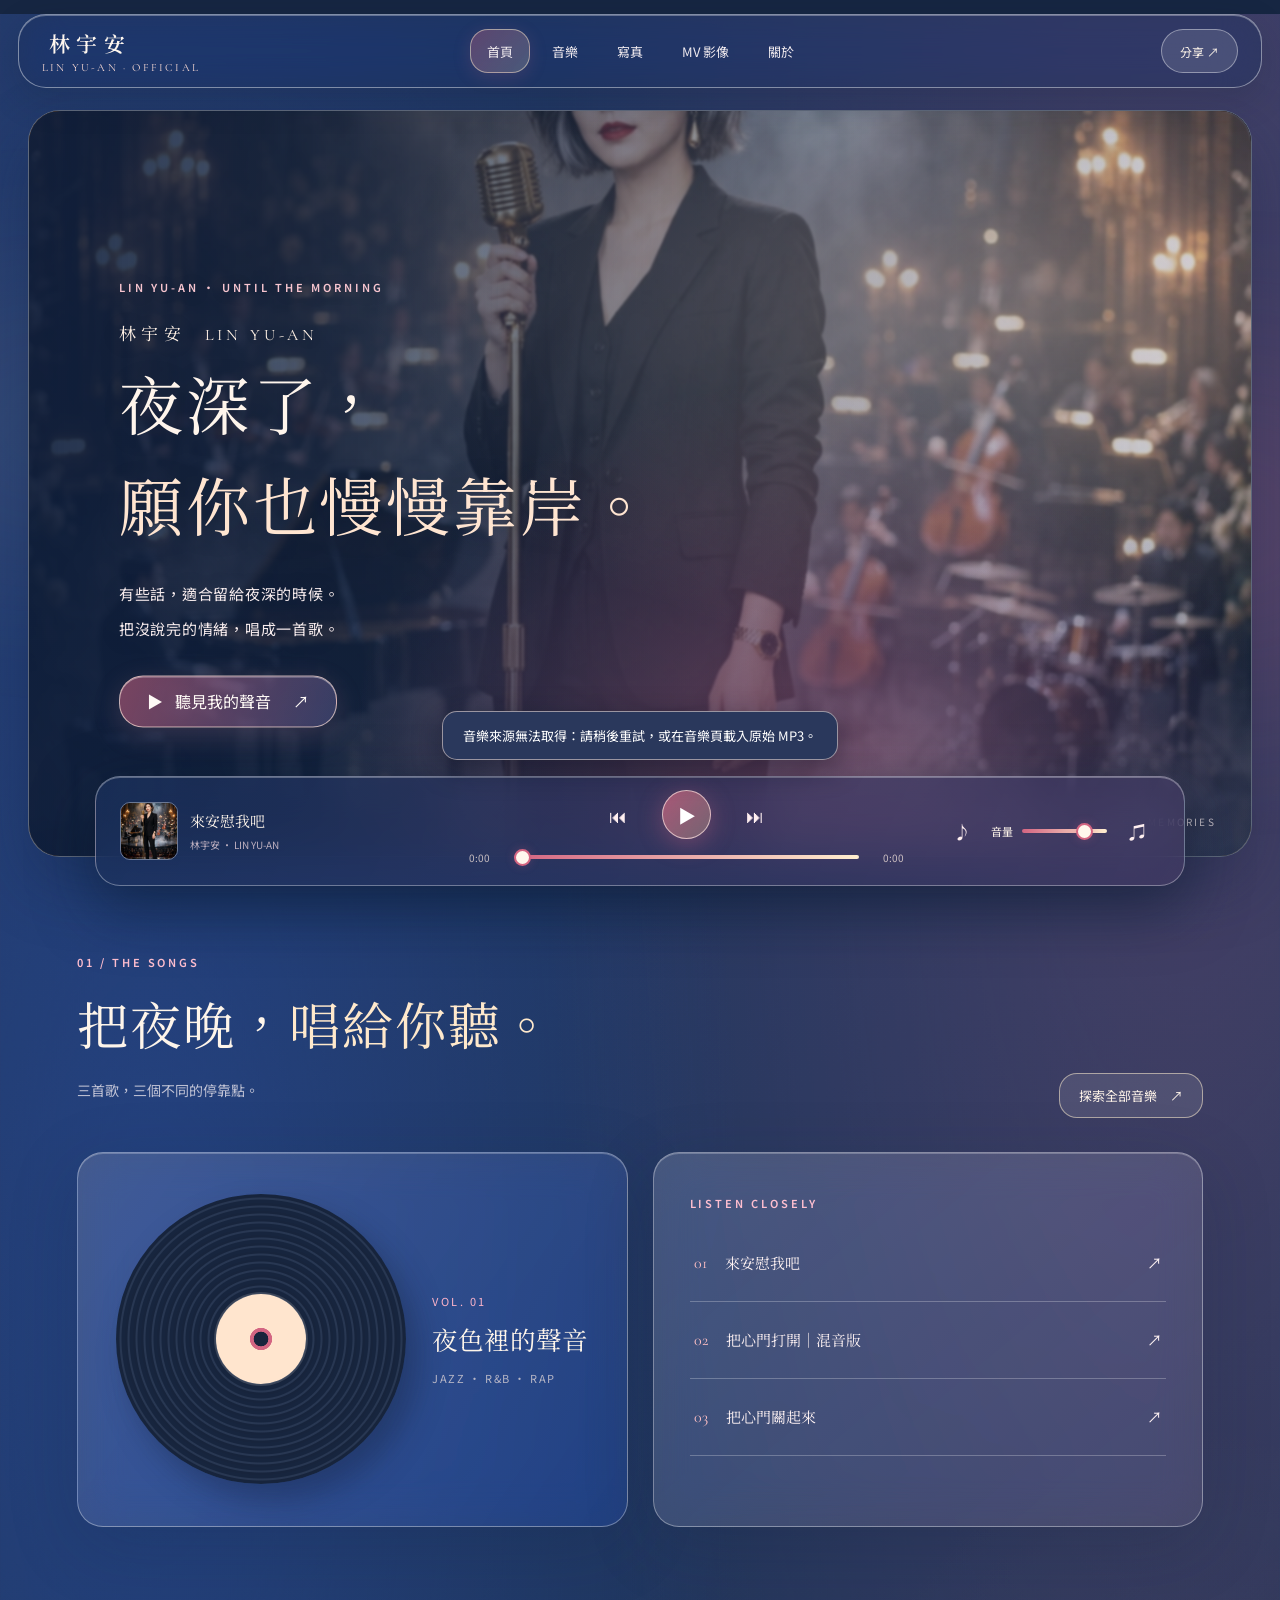
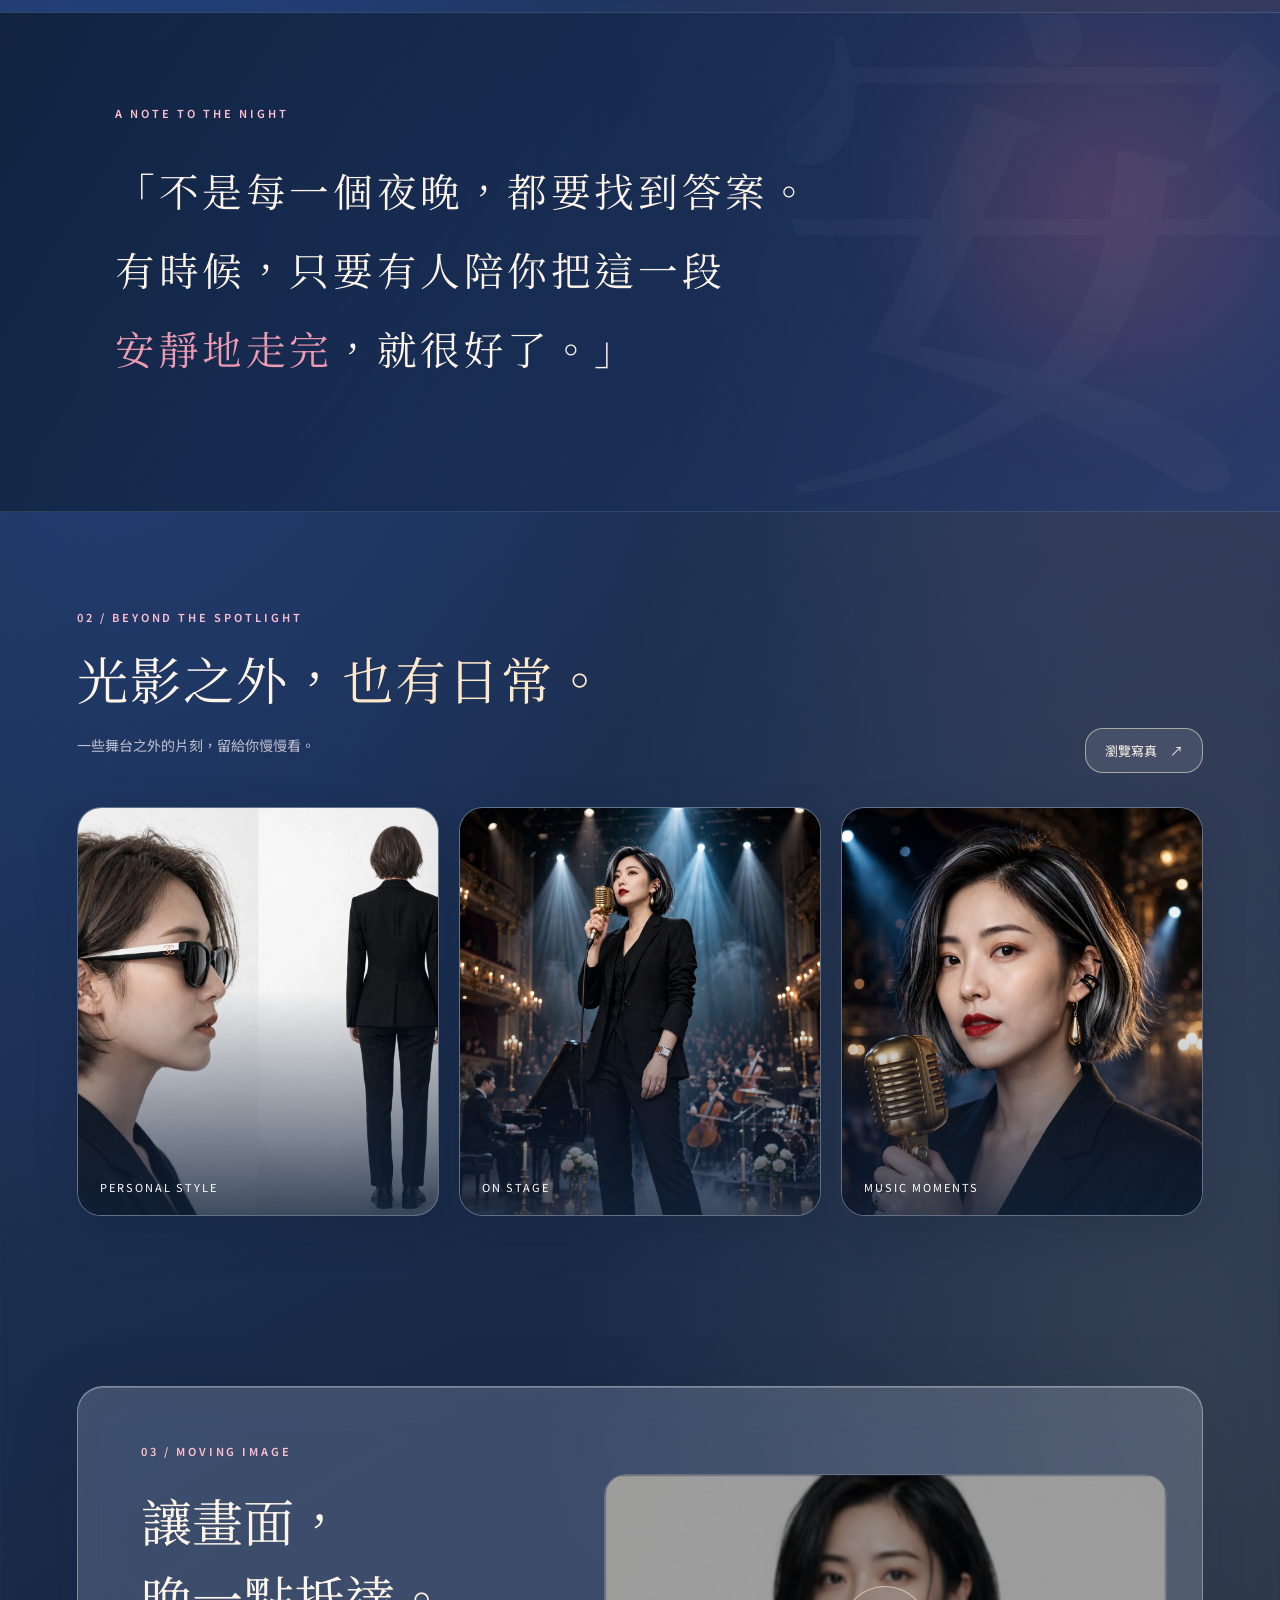
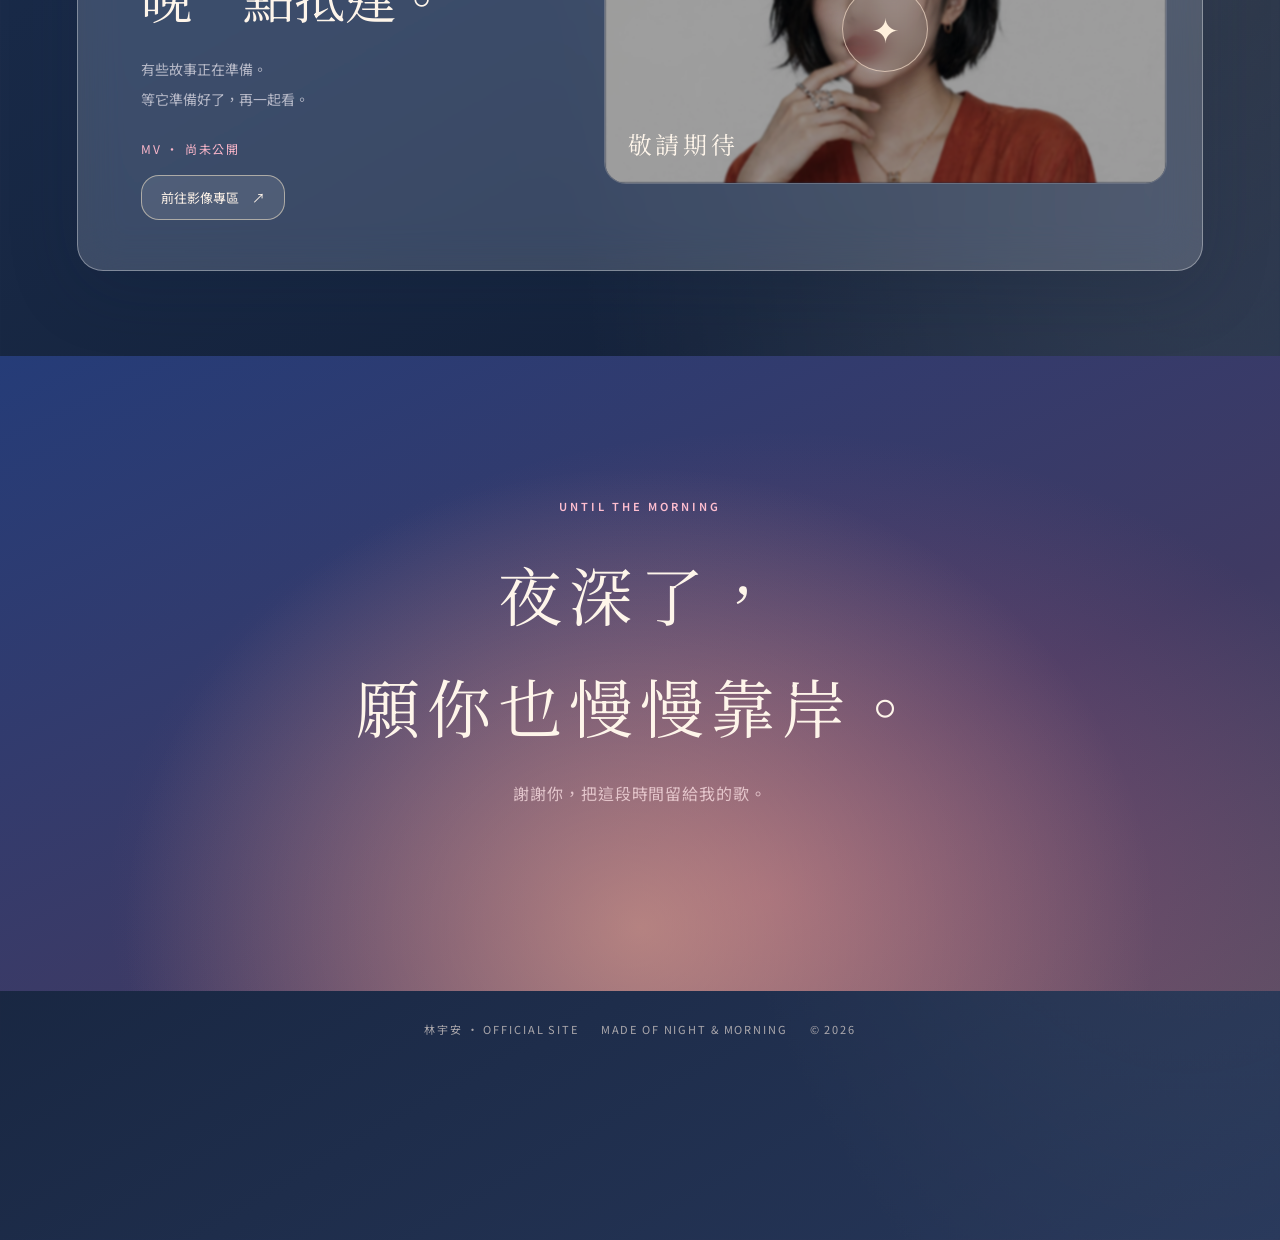
==== 林宇安網站/index.html @ 5f95a626 "林宇安 V2.1.1 更新 PWA 離線快取與播放器資源版本" ====
<!doctype html>
<html lang="zh-Hant-TW">
<head>
<meta charset="utf-8">
<meta name="viewport" content="width=device-width,initial-scale=1,viewport-fit=cover">
<meta name="theme-color" content="#253C78">
<meta name="description" content="林宇安官方音樂網站｜晨霧微光・電影敘事・柔霧玻璃。聽見三首原創音樂，收藏舞台與生活裡的光。">
<meta property="og:title" content="林宇安｜夜深了，願你也慢慢靠岸">
<meta property="og:description" content="有些話，適合留給夜深的時候。把沒說完的情緒，唱成一首歌。">
<meta property="og:image" content="https://lin-yu-an-music.vercel.app/影像/封面舞台.webp">
<meta name="apple-mobile-web-app-capable" content="yes">
<meta name="apple-mobile-web-app-title" content="林宇安音樂">
<link rel="manifest" href="./manifest.json">
<link rel="icon" type="image/svg+xml" href="./圖示.svg">
<link rel="apple-touch-icon" sizes="192x192" href="./圖示-192.png">
<link rel="preconnect" href="https://fonts.googleapis.com">
<link rel="preconnect" href="https://fonts.gstatic.com" crossorigin>
<link href="https://fonts.googleapis.com/css2?family=Cormorant+Garamond:wght@400;500;600&family=Noto+Sans+TC:wght@300;400;500;600;700&family=Noto+Serif+TC:wght@300;400;500;600;700&display=swap" rel="stylesheet">
<link rel="preload" href="./影像/封面舞台.webp" as="image">
<link rel="stylesheet" href="./樣式.css?v=2.1.1">
<script defer src="./功能.js?v=2.1.1"></script>
<title>林宇安｜晨霧微光・官方音樂網站</title>
</head>
<body>
<a class="略過導覽" href="#主要">跳至主要內容</a>
<div class="背景光 背景光一" aria-hidden="true"></div>
<div class="背景光 背景光二" aria-hidden="true"></div>
<header class="頂部">
  <a class="品牌" data-導覽="首頁" href="#首頁" aria-label="林宇安官方音樂網站首頁"><strong>林宇安</strong><small>LIN YU-AN · OFFICIAL</small></a>
  <nav class="導覽" aria-label="網站主要導覽">
    <button type="button" data-導覽="首頁" aria-current="page" class="選中">首頁</button>
    <button type="button" data-導覽="音樂">音樂</button>
    <button type="button" data-導覽="寫真">寫真</button>
    <button type="button" data-導覽="影像">MV 影像</button>
    <button type="button" data-導覽="關於">關於</button>
  </nav>
  <button type="button" class="分享鈕" id="分享" aria-label="分享林宇安音樂網站">分享 ↗</button>
</header>

<main id="主要">
<section class="頁面 顯示" id="首頁" aria-labelledby="首頁標題">
  <div class="英雄版">
    <div class="英雄畫面">
      <img class="英雄人像" src="./影像/封面舞台.webp" alt="林宇安在舞台燈光下手持麥克風的演唱劇照" fetchpriority="high" decoding="async">
      <div class="英雄濾鏡" aria-hidden="true"></div>
      <div class="英雄文字">
        <p class="眉標">LIN YU-AN · UNTIL THE MORNING</p>
        <p class="主角簽名">林宇安 <span>LIN YU-AN</span></p>
        <h1 id="首頁標題">夜深了，<br><em>願你也慢慢靠岸。</em></h1>
        <p class="副標">有些話，適合留給夜深的時候。<br>把沒說完的情緒，唱成一首歌。</p>
        <button type="button" class="柔霧按鈕" data-導覽="音樂"><span aria-hidden="true">▶</span> 聽見我的聲音 <span aria-hidden="true">↗</span></button>
      </div>
      <div class="英雄頁碼" aria-hidden="true">01 / 05 &nbsp; ✦ &nbsp; MUSIC & MEMORIES</div>
    </div>
  </div>

  <section class="首頁曲區 區段留白">
    <div class="區段題頭">
      <div><p class="眉標">01 / THE SONGS</p><h2>把夜晚，<span>唱給你聽。</span></h2><p class="灰字">三首歌，三個不同的停靠點。</p></div>
      <button type="button" class="線框按鈕" data-導覽="音樂">探索全部音樂　↗</button>
    </div>
    <div class="兩欄曲">
      <div class="唱片卡 霧玻璃">
        <div class="唱片外觀" aria-hidden="true"><div class="唱片內圈"></div></div>
        <div class="唱片字"><span>VOL. 01</span><strong>夜色裡的聲音</strong><small>JAZZ · R&B · RAP</small></div>
      </div>
      <div class="曲目卡 霧玻璃"><p class="眉標">LISTEN CLOSELY</p><div id="首頁歌曲" class="首頁歌曲"></div></div>
    </div>
  </section>

  <section class="情緒章" aria-label="給夜晚的一段話">
    <div class="情緒巨大字" aria-hidden="true">安</div>
    <div class="情緒內容">
      <p class="眉標">A NOTE TO THE NIGHT</p>
      <blockquote>「不是每一個夜晚，都要找到答案。<br>有時候，只要有人陪你把這一段<br><strong>安靜地走完</strong>，就很好了。」</blockquote>
    </div>
  </section>

  <section class="首頁寫真 區段留白">
    <div class="區段題頭">
      <div><p class="眉標">02 / BEYOND THE SPOTLIGHT</p><h2>光影之外，<span>也有日常。</span></h2><p class="灰字">一些舞台之外的片刻，留給你慢慢看。</p></div>
      <button type="button" class="線框按鈕" data-導覽="寫真">瀏覽寫真　↗</button>
    </div>
    <div class="首頁寫真格">
      <button type="button" data-導覽="寫真" class="形象小圖"><img src="./影像/墨鏡街拍風.webp" alt="林宇安墨鏡短髮人物寫真" loading="lazy" decoding="async"><span>PERSONAL STYLE</span></button>
      <button type="button" data-導覽="寫真" class="形象小圖"><img src="./影像/舞台全身.webp" alt="林宇安全身舞台攝影" loading="lazy" decoding="async"><span>ON STAGE</span></button>
      <button type="button" data-導覽="寫真" class="形象小圖"><img src="./影像/演唱近照.webp" alt="林宇安持金色麥克風演唱" loading="lazy" decoding="async"><span>MUSIC MOMENTS</span></button>
    </div>
  </section>

  <section class="首頁MV 區段留白">
    <div class="影片宣傳 霧玻璃">
      <div class="影片敘事"><span class="眉標">03 / MOVING IMAGE</span><h2>讓畫面，<br>晚一點抵達。</h2><p>有些故事正在準備。<br>等它準備好了，再一起看。</p><span class="未公開標記">MV · 尚未公開</span><button type="button" class="線框按鈕" data-導覽="影像">前往影像專區　↗</button></div>
      <div class="影片預視"><img src="./影像/紅色造型.webp" alt="林宇安音樂影像預告人物照片" loading="lazy"><div class="未公開圓圈" aria-hidden="true">✦</div><span>敬請期待</span></div>
    </div>
  </section>
  <section class="尾聲" aria-label="結尾語"><p class="眉標">UNTIL THE MORNING</p><h2>夜深了，<br>願你也慢慢靠岸。</h2><p>謝謝你，把這段時間留給我的歌。</p></section>
</section>

<section class="頁面" id="音樂" hidden aria-labelledby="音樂標題">
<div class="內頁題頭"><p class="眉標">JI* GT AUDIO ULTRA · LIN YU-AN EDITION</p><h1 id="音樂標題">聽見每種情緒，<br><em>也聽見聲音的細節。</em></h1><p>三首原創音樂，全程固定「一鍵天籟」音效預設。</p></div>
<div class="天籟工作站 霧玻璃">
 <div class="天籟工作站頂"><div><p class="眉標">JI* GT AUDIO ULTRA</p><h2>林宇安｜發燒音訊工作站</h2><p>10 段等化 · 殘響 · 諧波 · 空間定位</p></div><div class="天籟鎖定" id="天籟模式狀態" role="status"><span>✦</span><div>一鍵天籟<small>固定音效 · 播放啟動</small></div><span>🔒</span></div></div>
 <nav class="天籟內頁籤" aria-label="音訊工作站頁籤">
  <button type="button" data-工作站="控制" class="天籟選中" aria-pressed="true"><span>◉</span>播放控制與視覺</button>
  <button type="button" data-工作站="等化" aria-pressed="false"><span>≋</span>聲學等化器</button>
  <button type="button" data-工作站="處理" aria-pressed="false"><span>✧</span>DSP 音效與清單</button>
 </nav>
 <div class="天籟內容" data-工作站內容="控制">
  <div class="天籟播放格">
   <div class="天籟唱片側"><div class="天籟唱片"><img id="天籟封面" src="./影像/封面舞台.webp" alt="正在播放的唱片封面"><span class="天籟唱盤軸" aria-hidden="true">●</span></div><h3 id="天籟歌名">來安慰我吧</h3><p>林宇安 · LIN YU-AN</p></div>
   <div class="天籟控制側">
    <div class="天籟視覺 霧玻璃"><div class="天籟視覺標頭"><span>真實音訊 RTA 頻譜</span><div class="天籟頻譜選項" role="group" aria-label="頻譜樣式"><button type="button" data-頻譜="柱狀" class="天籟選中" aria-pressed="true">柱狀</button><button type="button" data-頻譜="波形" aria-pressed="false">波形</button><button type="button" data-頻譜="圓環" aria-pressed="false">圓環</button><button type="button" data-頻譜="矩陣" aria-pressed="false">矩陣</button><button type="button" data-頻譜="光譜" aria-pressed="false">光譜</button></div></div><canvas id="頻譜畫布" width="700" height="260" role="img" aria-label="由實際播放音訊分析出的頻譜"></canvas><p class="天籟頻譜說明">頻譜取自目前真實音訊，暫停時不模擬動態。</p></div>
    <div class="天籟操作 霧玻璃"><div class="天籟時間"><span id="天籟目前時間">0:00</span><input type="range" id="天籟進度" min="0" max="1000" value="0" aria-label="播放進度"><span id="天籟總時間">0:00</span></div><div class="天籟操作下"><div class="天籟音量"><label for="天籟音量">音量</label><input id="天籟音量" type="range" min="0" max="100" value="80"></div><div class="天籟播放按鍵"><button id="天籟上一首" type="button" aria-label="上一首">⏮</button><button id="天籟播放" type="button" class="天籟主播放" aria-label="播放">▶</button><button id="天籟下一首" type="button" aria-label="下一首">⏭</button></div><button id="天籟循環" type="button" aria-pressed="false" aria-label="單曲循環">↻ 循環</button></div></div>
   </div>
  </div>
 </div>
 <div class="天籟內容" data-工作站內容="等化" hidden><div class="天籟說明列"><div><p class="眉標">TEN-BAND IIR EQUALIZER</p><h3>十段聲學等化器</h3><p>32Hz 至 16kHz，固定使用一鍵天籟參數，不開放手動修改。</p></div><span>🔒 鎖定音色</span></div><div id="天籟等化顯示" class="天籟等化顯示"></div></div>
 <div class="天籟內容" data-工作站內容="處理" hidden><div class="天籟處理格"><div><p class="眉標">DSP · HEAVENLY</p><h3>天籟音效處理鏈</h3><div class="天籟參數卡"><strong>空間定位</strong><span>+75% · 立體聲向右定位</span><small>不是實際的多聲道 3D 環繞</small></div><div class="天籟參數卡"><strong>柔和空間殘響</strong><span>開啟 · 35% 濕聲</span></div><div class="天籟參數卡"><strong>真空管諧波</strong><span>開啟 · 驅動 45</span></div><div class="天籟參數卡"><strong>峰值保護</strong><span>壓縮處理 + 輸出預留</span></div></div><div><p class="眉標">ORIGINAL MUSIC · 3 TRACKS</p><h3>林宇安原創播放清單</h3><div class="歌曲列表 天籟清單" id="歌曲列表"></div><label class="線框按鈕 本機鈕">＋ 載入本機 MP3／WAV／MP4 <input id="本機檔案" type="file" accept="audio/mpeg,audio/mp3,audio/wav,audio/x-wav,audio/mp4,video/mp4,.mp3,.wav,.m4a,.mp4" multiple hidden></label><p class="天籟清單說明">可選擇本機 MP3、WAV、M4A 或 MP4 音軌，本機音樂不會上傳伺服器，也不會成為正式曲目。</p></div></div></div>
 <div class="天籟工作站底"><span>JI* GT AUDIO ULTRA</span><span>HEAVENLY PRESET · LOCKED</span><span>LIN YU-AN ORIGINAL MUSIC</span></div>
</div>
</section>
<section class="頁面" id="寫真" hidden aria-labelledby="寫真標題">
  <div class="內頁題頭"><p class="眉標">02 / GALLERY</p><h1 id="寫真標題">把每一個片刻，<br><em>留在光裡。</em></h1><p>從舞台燈光到日常的安靜，收藏屬於林宇安的畫面。</p></div>
  <div class="寫真控制" role="group" aria-label="寫真分類">
    <button type="button" class="分類中" data-分類="全部" aria-pressed="true">全部</button>
    <button type="button" data-分類="劇照" aria-pressed="false">劇照</button>
    <button type="button" data-分類="寫真" aria-pressed="false">寫真</button>
    <button type="button" data-分類="日常" aria-pressed="false">日常</button>
  </div>
  <div class="相簿格" id="相簿格">
    <button class="相片卡 大相片" type="button" data-照片="0" data-類型="劇照"><img src="./影像/舞台全身.webp" alt="林宇安舞台全身演唱劇照" loading="lazy"><span>舞台 · THE STAGE</span></button>
    <button class="相片卡" type="button" data-照片="1" data-類型="寫真"><img src="./影像/黑色套裝.webp" alt="林宇安黑色套裝攝影" loading="lazy"><span>黑色經典 · PORTRAIT</span></button>
    <button class="相片卡" type="button" data-照片="2" data-類型="日常"><img src="./影像/墨鏡街拍風.webp" alt="林宇安短髮墨鏡造型" loading="lazy"><span>日光 · DAYLIGHT</span></button>
    <button class="相片卡" type="button" data-照片="3" data-類型="寫真"><img src="./影像/紅色造型.webp" alt="林宇安暖色造型人物寫真" loading="lazy"><span>暖色 · SOFT LIGHT</span></button>
    <button class="相片卡" type="button" data-照片="4" data-類型="寫真"><img src="./影像/質感特寫.webp" alt="林宇安臉部與髮型特寫" loading="lazy"><span>側影 · CLOSE-UP</span></button>
    <button class="相片卡" type="button" data-照片="5" data-類型="劇照"><img src="./影像/演唱近照.webp" alt="林宇安握金色麥克風演唱" loading="lazy"><span>聲音 · IN CONCERT</span></button>
    <button class="相片卡" type="button" data-照片="6" data-類型="寫真"><img src="./影像/封面舞台.webp" alt="林宇安舞台主視覺" loading="lazy"><span>微光 · THE LIGHT</span></button>
  </div>
  <div class="寫真預告 霧玻璃"><p class="眉標">LIFESTYLE SERIES · IN PROGRESS</p><h2>五個生活場景，正在準備。</h2><p>咖啡館的午後、都市街道、海邊微風、安靜書店與夜景陽台。新照片須確認人物臉型與髮型一致後才正式加入，不用其他人物充數。</p></div>
</section>

<section class="頁面" id="影像" hidden aria-labelledby="影像標題">
  <div class="內頁題頭"><p class="眉標">03 / MOVING IMAGE</p><h1 id="影像標題">讓畫面，<br><em>晚一點抵達。</em></h1><p>電影敘事與原創歌曲，在畫面裡延續音樂的溫度。</p></div>
  <div class="影片卡 霧玻璃"><div class="影片外框"><img id="預告封面" src="./影像/封面舞台.webp" alt="林宇安音樂錄影帶預告封面" loading="lazy"><video id="影片播放器" playsinline controls preload="metadata" poster="./影像/封面舞台.webp" hidden aria-label="林宇安音樂錄影帶"></video><div class="影片敬請期待" id="影片提示"><span class="未公開圓圈" aria-hidden="true">✦</span><span class="眉標">MUSIC FILM · COMING SOON</span><h2>敬請期待</h2><p>MV 尚未正式公開</p></div></div><p class="影片下註">待影片正式上架後支援 MP4／H.264、全螢幕與手機播放；播放影片時自動暫停背景歌曲。</p></div>
</section>

<section class="頁面" id="關於" hidden aria-labelledby="關於標題">
  <div class="關於版">
    <div class="關於肖像 霧玻璃"><img src="./影像/黑色套裝.webp" alt="林宇安穿著黑色套裝的人物攝影" loading="lazy"></div>
    <div class="關於文字 霧玻璃"><p class="眉標">04 / THE STORY</p><h1 id="關於標題">林宇安。</h1><div class="英文名">LIN YU-AN</div><p>她是一位以 AI 影像與原創音樂打造的虛擬女歌手。</p><p>聲音偏低沉、帶一點沙啞。Jazz、R&B 與 Rap 交會的節奏，唱出遺憾、愛與和自己重新和解的時刻。</p><p>音樂不是急著回答，而是陪你待在問題旁邊。每一首歌，都從生活的細節開始。</p><button type="button" class="柔霧按鈕" data-導覽="音樂">走進她的音樂　↗</button></div>
  </div>
</section>
</main>

<div class="照片燈箱" id="照片燈箱" role="dialog" aria-modal="true" aria-label="照片放大預覽" hidden>
  <button type="button" id="關閉燈箱" class="燈箱關閉" aria-label="關閉照片">×</button>
  <button type="button" id="照片前一張" class="燈箱左" aria-label="上一張照片">‹</button>
  <figure><img id="燈箱圖片" src="./影像/舞台全身.webp" alt=""><figcaption id="燈箱文字"></figcaption></figure>
  <button type="button" id="照片下一張" class="燈箱右" aria-label="下一張照片">›</button>
</div>

<div class="播放器 霧玻璃" id="播放器面板" aria-label="固定音樂播放器">
  <div class="現在歌曲"><img id="播放封面" src="./影像/封面舞台.webp" alt="目前播放歌曲封面"><div><strong id="播放標題">來安慰我吧</strong><small id="播放狀態">林宇安 · LIN YU-AN</small></div><button type="button" id="手機音量鈕" class="手機音量鈕" aria-expanded="false" aria-controls="手機音量面板" aria-label="開啟手機音量控制">♫</button></div>
  <div class="播放操作">
    <div class="播放鍵組">
      <button id="上一首" type="button" aria-label="上一首">⏮</button>
      <button id="播放切換" type="button" class="播放主鍵" aria-label="播放">▶</button>
      <button id="下一首" type="button" aria-label="下一首">⏭</button>
    </div>
    <div class="進度組"><span id="現在時間">0:00</span><input id="進度條" type="range" min="0" max="1000" value="0" aria-label="音樂播放進度"><span id="歌曲時間">0:00</span></div>
  </div>
  <div class="聲音控制"><button type="button" id="靜音切換" aria-label="靜音或恢復音量">♪</button><label class="音量標籤" for="音量">音量</label><input id="音量" type="range" min="0" max="100" value="80" aria-label="調整音樂音量"><button type="button" id="開啟音樂" aria-label="前往音樂頁">♫</button></div>
  <div class="手機音量" id="手機音量面板" hidden><label for="手機音量範圍">音量</label><input id="手機音量範圍" type="range" min="0" max="100" value="80" aria-label="手機音量控制"></div>
</div>
<audio id="播放器音訊" preload="metadata"></audio>
<div class="訊息" id="訊息" role="status" aria-live="polite"></div>
<footer>林宇安 · OFFICIAL SITE <span>MADE OF NIGHT & MORNING</span> © 2026</footer>
</body>
</html>
---- 林宇安網站/樣式.css ----
/* 林宇安 V2.0：晨霧微光・電影敘事・柔霧玻璃。所有視覺命名採繁體中文。 */
:root{
  --晨光藍:#2B59C3;--夜幕藍:#253C78;--玫瑰粉:#D36582;--奶油白:#FFEECF;--暖霧棕:#C9A690;
  --深海:#132542;--深夜:#142034;--霧白:#fffaf3;--霧字:#e7e8f5;
  --黑字:#1b2941;--淺字:#fef5ea;--無障礙焦點:#ffe4aa;
  --玻璃:rgba(255,255,255,.17);--玻璃線:rgba(255,255,255,.35);
  --玻璃陰影:0 18px 70px rgba(18,31,58,.18),inset 0 1px 0 rgba(255,255,255,.23);
  --襯線:'Noto Serif TC',serif;--無襯線:'Noto Sans TC',sans;
}
*{box-sizing:border-box}
html{scroll-behavior:smooth;background:#162642}
body{margin:0;min-height:100vh;overflow-x:clip;font-family:var(--無襯線);color:var(--淺字);padding:0 0 158px;
  background:
   radial-gradient(ellipse at 93% 12%,rgba(211,101,130,.22) 0,transparent 39%),
   radial-gradient(ellipse at 12% 29%,rgba(43,89,195,.32),transparent 37%),
   radial-gradient(ellipse at 93% 68%,rgba(255,238,207,.13),transparent 38%),
   linear-gradient(150deg,#233967 0%,#1f355b 40%,#15233c 76%,#27375a 100%);
}
body.禁止捲動{overflow:hidden}
button,input{font:inherit}button{cursor:pointer}button:disabled{cursor:not-allowed;opacity:.5}
a{color:inherit;text-decoration:none}button,a,input{touch-action:manipulation}
:focus-visible{outline:3px solid var(--無障礙焦點);outline-offset:4px}
[hidden]{display:none!important}
.略過導覽{position:fixed;top:-200px;left:16px;background:#fff;color:#13223d;padding:14px;z-index:200}
.略過導覽:focus{top:15px}
.背景光{position:fixed;z-index:0;pointer-events:none;filter:blur(65px);opacity:.6;transform:translateZ(0)}
.背景光一{width:40vw;height:38vw;min-width:320px;min-height:320px;top:20%;left:-17%;background:radial-gradient(circle,rgba(255,238,207,.16),transparent 68%)}
.背景光二{width:42vw;height:42vw;min-width:370px;min-height:370px;bottom:12%;right:-18%;background:radial-gradient(circle,rgba(211,101,130,.30),transparent 68%)}
.霧玻璃{background:var(--玻璃);border:1px solid var(--玻璃線);border-radius:26px;box-shadow:var(--玻璃陰影);-webkit-backdrop-filter:blur(22px) saturate(1.23);backdrop-filter:blur(22px) saturate(1.23)}
.頂部{position:sticky;z-index:50;top:14px;margin:14px auto 22px;width:min(1300px,calc(100% - 36px));min-height:74px;padding:9px 23px;display:grid;grid-template-columns:1fr auto 1fr;align-items:center;gap:16px;
 border:1px solid rgba(255,255,255,.43);border-radius:28px;box-shadow:0 12px 35px #0d1d3333,inset 0 1px #ffffff4d;
 -webkit-backdrop-filter:blur(23px) saturate(1.35);backdrop-filter:blur(23px) saturate(1.35);background:rgba(33,50,88,.45)}
.品牌{white-space:nowrap;display:flex;flex-direction:column;gap:3px;width:max-content}
.品牌 strong{font:600 21px var(--襯線);letter-spacing:.32em;padding-left:.32em;color:#fff7ef}
.品牌 small{font:400 11px 'Cormorant Garamond',serif;letter-spacing:.20em;color:#f8dad4}
.導覽{display:flex;align-items:center;justify-content:center;gap:5px;min-width:0}
.導覽 button{border:1px solid transparent;border-radius:18px;background:transparent;color:#f1ebef;font-size:13px;white-space:nowrap;min-height:44px;padding:10px 16px;transition:background .25s,transform .25s,border .25s,box-shadow .25s}
.導覽 button:hover{background:rgba(255,238,207,.14);transform:translateY(-1px)}
.導覽 button.選中{background:linear-gradient(130deg,rgba(211,101,130,.35),rgba(255,238,207,.20));border-color:rgba(255,238,207,.5);box-shadow:0 4px 18px rgba(211,101,130,.17)}
.分享鈕{justify-self:end;border:1px solid rgba(255,255,255,.4);border-radius:22px;background:rgba(255,255,255,.12);color:var(--淺字);min-height:44px;padding:8px 18px;font-size:12px}
.分享鈕:hover{background:#ffffff38}
.頁面{position:relative;z-index:1;width:100%;max-width:1600px;margin:0 auto}
.頁面[hidden]{display:none!important}
.眉標{font-size:11px;letter-spacing:.27em;color:#ffbfd0;font-weight:600;line-height:1.8}
.灰字{color:#ebe6edc9}
.區段留白{margin:0 auto;padding:85px clamp(18px,6vw,96px)}
.區段題頭{display:flex;align-items:end;justify-content:space-between;gap:20px;margin:0 0 34px}
.區段題頭 h2{font:400 clamp(31px,4vw,57px)/1.55 var(--襯線);letter-spacing:.04em;margin:8px 0 12px}
.區段題頭 h2 span{color:#ffe9cc}.區段題頭 .灰字{font-size:14px;line-height:1.9}
.線框按鈕{display:inline-flex;align-items:center;justify-content:center;gap:9px;background:rgba(255,255,255,.10);border:1px solid rgba(255,238,207,.54);border-radius:18px;color:#fff4e9;padding:11px 19px;min-height:45px;font-size:13px;white-space:nowrap;transition:background .2s,transform .2s,box-shadow .2s}
.線框按鈕:hover{background:#ffeecf36;transform:translateY(-2px);box-shadow:0 8px 30px #08142a26}
.柔霧按鈕{min-height:48px;border-radius:24px;border:1px solid #ffe2d8b3;color:#fffaf6;background:linear-gradient(110deg,rgba(211,101,130,.54),rgba(120,115,178,.36));padding:13px 27px;box-shadow:0 8px 28px #f7a6b62b,inset 0 1px #ffffff66;transition:transform .2s,background .2s,box-shadow .2s}
.柔霧按鈕:hover{transform:translateY(-2px);box-shadow:0 10px 38px #f7a6b650}
.柔霧按鈕 span:first-child{margin-right:8px}.柔霧按鈕 span:last-child{margin-left:18px}
.英雄版{padding:0 clamp(13px,2.2vw,34px)}
.英雄畫面{position:relative;min-height:clamp(620px,83svh,860px);border:1px solid rgba(255,255,255,.27);border-radius:32px;overflow:hidden;background:#24314a;isolation:isolate;box-shadow:0 28px 65px #10213d4f}
.英雄人像{position:absolute;inset:0;width:100%;height:100%;object-fit:cover;object-position:center 40%;filter:saturate(.78) contrast(.92)}
.英雄濾鏡{position:absolute;inset:0;z-index:1;
 background:
  radial-gradient(ellipse at 84% 26%,rgba(255,221,197,.33),transparent 47%),
  radial-gradient(ellipse at 64% 89%,rgba(211,101,130,.4),transparent 42%),
  linear-gradient(90deg,rgba(15,31,61,.92),rgba(24,41,73,.57) 47%,rgba(37,60,120,.22) 100%),
  linear-gradient(0deg,#11233cb3,transparent 48%);
 -webkit-backdrop-filter:blur(1.1px);backdrop-filter:blur(1.1px)}
.英雄文字{position:absolute;z-index:2;left:clamp(25px,7vw,110px);top:50%;transform:translateY(-47%);width:min(670px,calc(100% - 50px));text-shadow:0 2px 26px #111c3438}
.英雄文字 .眉標{color:#f7c5cf}
.主角簽名{font:400 17px var(--襯線);color:#fff1e5;letter-spacing:.32em;margin:23px 0 7px}
.主角簽名 span{font:16px 'Cormorant Garamond',serif;letter-spacing:.24em;display:inline-block;margin-left:9px}
.英雄文字 h1{font:400 clamp(43px,5.0vw,78px)/1.57 var(--襯線);letter-spacing:.045em;color:#fff5ec;margin:7px 0 24px}
.英雄文字 h1 em,.內頁題頭 h1 em{font-style:normal;color:#ffe5d1}
.英雄文字 .副標{color:#f7eced;line-height:2.3;font-size:15px;letter-spacing:.05em;margin-bottom:29px}
.英雄頁碼{position:absolute;z-index:2;right:35px;bottom:27px;color:#f5e9e9bc;letter-spacing:.22em;font-size:10px}
.兩欄曲{display:grid;grid-template-columns:1fr 1fr;gap:25px}
.唱片卡{min-height:375px;display:flex;align-items:center;justify-content:space-around;gap:20px;overflow:hidden;padding:35px;background:linear-gradient(125deg,#ffe6cf29,#2b59c342)}
.唱片外觀{flex:none;width:min(290px,38vw);height:min(290px,38vw);border-radius:100%;display:grid;place-items:center;box-shadow:12px 16px 30px #101b3059;background:repeating-radial-gradient(circle,#17253e 0 3px,#283752 4px 5px,#17243c 6px 8px)}
.唱片內圈{width:31%;height:31%;border-radius:100%;background:radial-gradient(circle,#19243c 0 11%,#d36582 12% 17%,#ffe5ce 18% 77%,#253c78 78% 100%);box-shadow:0 0 0 2px #ffffff24}
.唱片字{display:flex;flex-direction:column;gap:10px;min-width:120px}.唱片字 span{letter-spacing:.23em;font-size:11px;color:#ffb5ca}.唱片字 strong{font:400 clamp(19px,2vw,31px)/1.6 var(--襯線)}.唱片字 small{font-size:11px;letter-spacing:.14em;color:#f4e6e0b3}
.曲目卡{padding:30px 36px;background:linear-gradient(140deg,rgba(255,255,255,.16),rgba(253,212,207,.09))}
.首頁歌曲 button{display:flex;align-items:center;gap:18px;width:100%;color:#fff3f4;background:transparent;border:0;border-bottom:1px solid #ffffff40;text-align:left;min-height:77px;padding:16px 4px;font:15px var(--襯線);transition:padding .2s,background .2s}
.首頁歌曲 button:hover{padding-left:14px;background:#ffffff15}.首頁歌曲 button span:first-child{font:16px 'Cormorant Garamond';color:#ffc0c4}.首頁歌曲 button span:last-child{margin-left:auto;font:15px var(--無襯線)}
.情緒章{min-height:500px;padding:80px clamp(32px,9vw,150px);position:relative;overflow:hidden;isolation:isolate;background:linear-gradient(125deg,rgba(12,29,51,.8),rgba(37,60,120,.55));border-block:1px solid #ffffff21}
.情緒章:before{content:'';z-index:-1;position:absolute;width:540px;height:500px;right:-100px;top:-60px;background:radial-gradient(circle,rgba(211,101,130,.26),transparent 65%);filter:blur(35px)}
.情緒巨大字{position:absolute;right:-40px;top:-210px;font:500 560px var(--襯線);color:#ffffff06;pointer-events:none}
.情緒內容{max-width:980px;position:relative}.情緒內容 blockquote{font:400 clamp(25px,3.1vw,48px)/2.0 var(--襯線);margin:26px 0 0;letter-spacing:.09em}
.情緒內容 blockquote strong{color:#ee9ab2;font-weight:400}
.首頁寫真格{display:grid;grid-template-columns:repeat(3,minmax(0,1fr));gap:20px}
.形象小圖{height:clamp(230px,32vw,440px);position:relative;overflow:hidden;padding:0;border:1px solid #ffffff4d;border-radius:24px;background:#1e3455;box-shadow:0 16px 45px #10182b30}
.形象小圖 img{height:100%;width:100%;object-fit:cover;object-position:top;filter:saturate(.82);transition:transform .65s}.形象小圖:hover img{transform:scale(1.045)}
.形象小圖:after{content:'';position:absolute;inset:45% 0 0;background:linear-gradient(0deg,#12223bc9,transparent)}
.形象小圖>span{position:absolute;left:22px;bottom:20px;z-index:1;color:white;letter-spacing:.18em;font-size:11px}
.影片宣傳{display:grid;grid-template-columns:.9fr 1.1fr;gap:30px;min-height:400px;padding:35px;align-items:center}
.影片敘事{padding:15px 28px}.影片敘事 h2{font:400 clamp(31px,4vw,53px)/1.5 var(--襯線);margin:20px 0}
.影片敘事 p{line-height:2.1;color:#e9e6eeb5;font-size:14px}.影片敘事 .線框按鈕{margin-top:18px}
.未公開標記{display:block;font-size:12px;letter-spacing:.15em;color:#fbb7ca;margin-top:26px}
.影片預視{min-height:310px;position:relative;border:1px solid #ffffff55;border-radius:22px;overflow:hidden;background:#1d2942}
.影片預視 img{position:absolute;inset:0;width:100%;height:100%;object-fit:cover;object-position:top;filter:blur(1px) saturate(.75) brightness(.62)}
.影片預視>span{position:absolute;bottom:22px;left:23px;letter-spacing:.15em;font:24px var(--襯線)}
.未公開圓圈{position:absolute;left:50%;top:50%;transform:translate(-50%,-50%);display:grid;place-items:center;width:86px;height:86px;border-radius:100%;border:1px solid #ffe7d3a1;background:#ffffff15;box-shadow:0 0 32px #f9d6d141;color:#fff0dc;font-size:34px;-webkit-backdrop-filter:blur(13px);backdrop-filter:blur(13px)}
.尾聲{position:relative;text-align:center;padding:130px 20px 170px;min-height:480px;overflow:hidden;background:radial-gradient(ellipse at 50% 90%,rgba(255,192,151,.48),transparent 57%),radial-gradient(ellipse at 60% 85%,rgba(211,101,130,.4),transparent 61%),linear-gradient(155deg,#253c78,#3f3a63 65%,#574c63)}
.尾聲 h2{font:400 clamp(36px,5vw,74px)/1.75 var(--襯線);letter-spacing:.11em;margin:20px 0}
.尾聲>p:last-child{color:#f9dee1c7;letter-spacing:.06em}
.內頁題頭{padding:clamp(48px,7vw,105px) clamp(20px,7vw,110px) 44px}
.內頁題頭 h1{font:400 clamp(42px,5vw,72px)/1.5 var(--襯線);letter-spacing:.07em;margin:14px 0}
.內頁題頭>p:last-child{color:#f0e8edce;line-height:2.2;font-size:15px}
.音樂版{display:grid;grid-template-columns:minmax(250px,.84fr) minmax(430px,1.3fr);gap:28px;padding:0 clamp(20px,6vw,90px)}
.專輯視覺{position:relative;overflow:hidden;min-height:460px}
.專輯視覺 img{position:absolute;inset:0;width:100%;height:100%;object-fit:cover;object-position:center 25%}
.專輯視覺:after{content:'';position:absolute;inset:35% 0 0;background:linear-gradient(0deg,#101c3eac,transparent)}
.專輯視覺>span{position:absolute;bottom:25px;left:25px;z-index:1;letter-spacing:.17em;font-size:11px}
.音樂內容{padding:28px 32px;min-width:0}
.音樂列表頭{display:flex;align-items:center;justify-content:space-between;gap:12px;margin-bottom:12px}
.本機鈕{cursor:pointer;font-size:12px}
.歌曲列{display:grid;grid-template-columns:42px minmax(0,1fr) 82px 49px;align-items:center;gap:12px;min-height:93px;padding:12px 8px;border-bottom:1px solid #ffffff3d;border-radius:12px}
.歌曲列.正在聽{background:rgba(255,238,207,.12)}
.歌曲列 .序號{font:24px 'Cormorant Garamond',serif;color:#ffc9d5}
.歌曲列 strong{display:block;font:400 clamp(14px,1.45vw,19px)/1.5 var(--襯線)}
.歌曲列 small{display:block;font-size:11px;color:#f1dfe7ac;margin-top:5px}
.歌曲列 .時長{font-size:11px;color:#f1dfe7a6}
.歌曲列 button{width:45px;height:45px;border-radius:50%;border:1px solid #ffeacf99;color:#fff3e6;background:#ffffff1a;font-size:16px}
.歌曲列 button:hover{background:#d3658280}
.說明字{font-size:12px;line-height:2;color:#fff1eab0;margin:22px 0 0}
.音效面板{display:grid;grid-template-columns:minmax(230px,.65fr) minmax(0,1.5fr);gap:30px;margin:28px clamp(20px,6vw,90px) 85px;padding:28px 35px;background:linear-gradient(130deg,rgba(255,255,255,.16),rgba(43,89,195,.17))}
.音效說明 h2{font:400 27px/1.7 var(--襯線)}.音效說明 p{font-size:12px;line-height:2;color:#f4e6efb6}
#頻譜畫布{width:100%;height:104px;display:block;border-radius:14px;background:linear-gradient(0deg,#12234650,transparent)}
.等化控制{display:grid;grid-template-columns:repeat(3,minmax(0,1fr)) auto;gap:16px;align-items:end;margin-top:22px}
.等化控制 label{display:grid;grid-template-columns:1fr auto;gap:7px;font-size:12px}.等化控制 label span{color:#ffbed0}
.等化控制 input{grid-column:span 2}.等化控制 .線框按鈕{padding-inline:13px}
input[type=range]{appearance:none;-webkit-appearance:none;background:transparent;height:26px;width:100%;cursor:pointer}
input[type=range]::-webkit-slider-runnable-track{height:4px;background:linear-gradient(90deg,#d36582,#ffeecf);border-radius:7px}
input[type=range]::-moz-range-track{height:4px;background:linear-gradient(90deg,#d36582,#ffeecf);border-radius:7px}
input[type=range]::-webkit-slider-thumb{-webkit-appearance:none;appearance:none;width:17px;height:17px;border-radius:100%;background:#fff7ed;border:2px solid #d36582;margin-top:-6px;box-shadow:0 0 10px #d3658240}
input[type=range]::-moz-range-thumb{width:15px;height:15px;border-radius:100%;background:#fff7ed;border:2px solid #d36582}
.寫真控制{display:flex;justify-content:flex-start;gap:13px;flex-wrap:wrap;padding:0 clamp(20px,6vw,90px) 25px}
.寫真控制 button{min-height:44px;border:1px solid #ffffff55;border-radius:22px;padding:9px 19px;background:#ffffff12;color:#fff0ea}
.寫真控制 button.分類中{background:#d3658266;border-color:#ffecddc7}
.相簿格{padding:0 clamp(20px,6vw,90px);display:grid;grid-template-columns:repeat(3,minmax(0,1fr));gap:18px}
.相片卡{position:relative;padding:0;height:400px;border:1px solid #ffffff5c;border-radius:22px;overflow:hidden;background:#253c78;box-shadow:0 12px 40px #0a1c3f3a;min-width:0}
.相片卡 img{width:100%;height:100%;object-fit:cover;object-position:top;filter:saturate(.83);transition:transform .5s}
.相片卡:hover img{transform:scale(1.045)}
.相片卡:after{content:'';position:absolute;inset:48% 0 0;background:linear-gradient(0deg,#122340cb,transparent)}
.相片卡>span{position:absolute;bottom:20px;left:20px;z-index:1;color:#fff7ef;letter-spacing:.13em;font-size:11px}
.相片卡.大相片{grid-column:span 2}.相片卡.大相片 img{object-position:center 34%}
.寫真預告{margin:30px clamp(20px,6vw,90px) 80px;padding:28px 35px}.寫真預告 h2{font:28px var(--襯線);font-weight:400}.寫真預告>p:last-child{font-size:14px;line-height:2.2;color:#f8e8e9bb}
.照片燈箱{position:fixed;inset:0;z-index:120;display:flex;align-items:center;justify-content:center;padding:45px 65px;background:#0b1728ef;-webkit-backdrop-filter:blur(25px);backdrop-filter:blur(25px)}
.照片燈箱 figure{margin:0;display:flex;flex-direction:column;align-items:center;justify-content:center;max-width:100%;max-height:100%}
.照片燈箱 img{max-width:min(1100px,100%);max-height:calc(100dvh - 155px);object-fit:contain;box-shadow:0 22px 50px #0009}
.照片燈箱 figcaption{margin-top:14px;font-size:13px;letter-spacing:.13em}
.照片燈箱 button{position:absolute;z-index:1;min-height:48px;min-width:48px;border:1px solid #ffffff66;border-radius:100%;color:#fff;background:#ffffff24;font-size:27px}
.燈箱關閉{top:25px;right:28px}.燈箱左{left:15px;top:50%;transform:translateY(-50%)}.燈箱右{right:15px;top:50%;transform:translateY(-50%)}
.影片卡{margin:0 clamp(20px,6vw,90px) 80px;padding:26px}
.影片外框{position:relative;aspect-ratio:16/9;background:#172642;border-radius:18px;overflow:hidden;border:1px solid #ffffff38}
.影片外框>img{position:absolute;inset:0;width:100%;height:100%;object-fit:cover;filter:brightness(.4) saturate(.65)}
.影片外框 video{position:absolute;inset:0;width:100%;height:100%;background:#000;z-index:5}
.影片敬請期待{position:absolute;inset:0;display:flex;align-items:center;justify-content:center;flex-direction:column;gap:11px}
.影片敬請期待 .未公開圓圈{position:static;transform:none;width:74px;height:74px;font-size:25px;margin-bottom:6px}
.影片敬請期待 h2{font:400 clamp(28px,4vw,50px)/1.4 var(--襯線);margin:6px 0}
.影片敬請期待 p{font-size:13px;color:#ffdfdce0}.影片下註{color:#fff0ebc3;font-size:13px;line-height:2}
.關於版{display:grid;grid-template-columns:minmax(280px,1fr) minmax(0,1fr);gap:30px;padding:65px clamp(20px,6vw,90px) 110px;align-items:stretch}
.關於肖像{overflow:hidden;min-height:590px}.關於肖像 img{width:100%;height:100%;object-fit:cover;object-position:top}
.關於文字{padding:clamp(28px,5vw,75px);display:flex;flex-direction:column;justify-content:center;align-items:start}
.關於文字 h1{font:400 clamp(45px,4vw,70px)/1.6 var(--襯線);margin:14px 0 0}
.英文名{font:28px 'Cormorant Garamond',serif;letter-spacing:.24em;color:#ffbed0;margin-bottom:28px}
.關於文字 p:not(.眉標){line-height:2.5;font-size:15px;color:#fff2edcf;margin:9px 0}
.關於文字 .柔霧按鈕{margin-top:30px}
.播放器{position:fixed;z-index:70;bottom:calc(14px + env(safe-area-inset-bottom));left:50%;transform:translateX(-50%);
 width:min(1090px,calc(100% - 34px));min-height:93px;display:grid;grid-template-columns:minmax(0,1fr) 1.3fr minmax(115px,.72fr);gap:15px;align-items:center;padding:13px 24px;border-radius:25px;
 background:linear-gradient(115deg,rgba(27,49,92,.74),rgba(66,57,98,.65));box-shadow:0 20px 60px #06162d88,inset 0 1px #ffffff48}
.現在歌曲{min-width:0;display:flex;align-items:center;gap:12px}.現在歌曲 img{width:58px;height:58px;border-radius:10px;border:1px solid #ffffff5c;object-fit:cover}
.現在歌曲 div{min-width:0}.現在歌曲 strong{display:block;white-space:nowrap;text-overflow:ellipsis;overflow:hidden;font:400 15px var(--襯線)}
.現在歌曲 small{display:block;margin-top:6px;white-space:nowrap;text-overflow:ellipsis;overflow:hidden;color:#f6dce3bd;font-size:10px}
.播放操作{min-width:0}.播放鍵組{display:flex;justify-content:center;align-items:center;gap:22px}
.播放鍵組 button,.聲音控制 button{min-width:44px;min-height:44px;border:0;border-radius:50%;background:transparent;color:#ffeff0;font-size:18px}
.播放鍵組 button:hover,.聲音控制 button:hover{background:#ffffff24}
.播放鍵組 .播放主鍵{width:49px;height:49px;border:1px solid #ffe2e1b8;background:linear-gradient(130deg,#d36582bb,#c9a6906b);color:#fff;box-shadow:0 5px 25px #d3658260;font-size:18px}
.進度組{display:flex;align-items:center;gap:7px;margin-top:3px}.進度組>span{min-width:36px;color:#ffede3be;font-size:10px;font-variant-numeric:tabular-nums}.進度組 span:last-child{text-align:right}
.進度組>input{flex:1;min-width:0}
.聲音控制{display:flex;align-items:center;justify-content:flex-end;gap:7px}
.聲音控制 .音量標籤{font-size:11px;white-space:nowrap}.聲音控制 input{width:85px;min-width:0}
.手機音量{display:none}
.訊息{position:fixed;z-index:130;bottom:140px;left:50%;transform:translateX(-50%);max-width:min(90vw,620px);color:#fff;background:#2a385c;border:1px solid #ffebe086;padding:13px 20px;border-radius:15px;text-align:center;font-size:13px;box-shadow:0 8px 30px #070e2170;display:none;line-height:1.65}
.訊息.顯示{display:block}
footer{position:relative;z-index:1;text-align:center;font-size:11px;letter-spacing:.17em;color:#fff0e69f;padding:30px 18px 45px}
footer span{margin-inline:18px}
@media(max-width:1050px){
 .頂部{grid-template-columns:1fr auto;gap:9px}.導覽{grid-column:1/-1;grid-row:2;justify-content:space-around;width:100%}
 .頂部{min-height:122px}.分享鈕{grid-column:2;grid-row:1}
 .英雄畫面{min-height:690px}
 .兩欄曲{grid-template-columns:1fr}.唱片卡{min-height:290px}
 .音樂版{grid-template-columns:1fr 1.2fr}
 .音效面板{grid-template-columns:1fr}.關於版{gap:15px}
 .等化控制{grid-template-columns:repeat(3,1fr)}.等化控制 .線框按鈕{grid-column:1/-1}
}
@media(max-width:767px){
 body{padding-bottom:175px}
 .頂部{top:9px;width:calc(100% - 18px);margin:9px auto 12px;padding:8px 12px;min-height:105px;border-radius:22px;gap:3px}
 .品牌 strong{font-size:18px;letter-spacing:.27em}.品牌 small{font-size:10px}
 .分享鈕{padding:6px 14px;min-height:42px}
 .導覽{gap:0;height:45px}.導覽 button{padding:8px 9px;font-size:11px;min-height:42px;border-radius:17px}
 .英雄版{padding:0 9px}
 .英雄畫面{min-height:max(620px,calc(80svh - 80px));border-radius:23px}
 .英雄人像{object-position:59% center}
 .英雄濾鏡{background:radial-gradient(ellipse at 76% 35%,rgba(255,210,201,.3),transparent 56%),linear-gradient(90deg,#14264bda,#2f427687 67%,#20386459),linear-gradient(0deg,#142c4c99,transparent 55%)}
 .英雄文字{left:25px;top:49%;width:calc(100% - 50px);transform:translateY(-45%)}
 .主角簽名{font-size:13px}.主角簽名 span{font-size:13px}
 .英雄文字 h1{font-size:clamp(33px,8.4vw,52px);line-height:1.72;letter-spacing:.035em}
 .英雄文字 .副標{font-size:13px;line-height:2.1}
 .英雄頁碼{right:24px;bottom:20px}
 .區段留白{padding:53px 20px}
 .區段題頭{display:block}.區段題頭 h2{font-size:32px}.區段題頭 .線框按鈕{margin-top:8px}
 .兩欄曲{gap:15px}
 .唱片卡{min-height:225px;padding:20px;gap:12px}
 .唱片外觀{width:156px;height:156px}.唱片字{min-width:100px}.唱片字 strong{font-size:20px}
 .曲目卡{padding:22px}
 .情緒章{min-height:400px;padding:75px 25px}.情緒內容 blockquote{font-size:clamp(23px,5.6vw,33px);line-height:2.0;letter-spacing:.06em}
 .情緒巨大字{font-size:350px;top:-85px}
 .首頁寫真格{grid-template-columns:repeat(2,minmax(0,1fr));gap:12px}
 .形象小圖{height:270px;border-radius:18px}.形象小圖:last-child{grid-column:span 2;height:250px}
 .形象小圖>span{left:14px;bottom:12px;font-size:10px}
 .影片宣傳{grid-template-columns:1fr;padding:18px;gap:15px}.影片敘事{padding:10px 10px 0}.影片敘事 h2{font-size:30px}
 .影片預視{min-height:220px}
 .尾聲{padding:85px 20px 105px;min-height:350px}.尾聲 h2{font-size:clamp(31px,8vw,45px)}
 .內頁題頭{padding:50px 22px 28px}.內頁題頭 h1{font-size:clamp(34px,8vw,47px)}
 .音樂版{grid-template-columns:1fr;padding:0 18px;gap:17px}.專輯視覺{min-height:350px}
 .音樂內容{padding:18px}.音樂列表頭{flex-wrap:wrap;gap:10px}
 .歌曲列{grid-template-columns:27px minmax(0,1fr) 47px;gap:7px;min-height:82px;padding-inline:6px}
 .歌曲列 strong{font-size:15px}.歌曲列 .時長{display:none}
 .音效面板{margin:20px 18px 45px;padding:21px;gap:12px}.音效說明 h2{font-size:25px}
 .等化控制{grid-template-columns:repeat(2,minmax(0,1fr))}.等化控制 .線框按鈕{grid-column:1/-1}
 .寫真控制{padding:0 18px 20px;gap:8px}.寫真控制 button{padding:9px 15px}
 .相簿格{grid-template-columns:repeat(2,minmax(0,1fr));padding:0 18px;gap:11px}
 .相片卡{height:230px;border-radius:15px}.相片卡.大相片{grid-column:span 2;height:310px}
 .相片卡>span{left:11px;bottom:12px;font-size:9px}
 .寫真預告{margin:20px 18px 50px;padding:22px}.寫真預告 h2{font-size:23px}
 .照片燈箱{padding:80px 15px}.照片燈箱 img{max-height:calc(100dvh - 180px)}.燈箱關閉{right:12px;top:16px}.燈箱左{left:5px}.燈箱右{right:5px}
 .影片卡{margin:0 18px 60px;padding:10px}.影片外框{border-radius:12px}.影片敬請期待{gap:3px}.影片敬請期待 h2{font-size:23px}.影片敬請期待 .未公開圓圈{width:48px;height:48px}
 .影片敬請期待 .眉標{font-size:8px}.影片敬請期待 p{font-size:10px}
 .關於版{grid-template-columns:1fr;padding:35px 18px 60px}.關於肖像{min-height:440px;height:480px}.關於文字{padding:28px}.關於文字 h1{font-size:49px}
 .播放器{bottom:calc(7px + env(safe-area-inset-bottom));width:calc(100% - 14px);min-height:116px;border-radius:20px;display:grid;
   grid-template-columns:minmax(0,1fr) minmax(132px,.8fr);grid-template-rows:51px 29px;gap:7px;padding:10px 13px}
 .現在歌曲{grid-column:1;grid-row:1;gap:7px}.現在歌曲 img{width:43px;height:43px;border-radius:9px}.現在歌曲 strong{font-size:12px}.現在歌曲 small{font-size:9px}
 .播放操作{display:contents}.播放鍵組{grid-column:2;grid-row:1;gap:5px;justify-content:flex-end}
 .播放鍵組 button{min-width:40px;min-height:44px;font-size:15px}.播放鍵組 .播放主鍵{width:45px;height:45px}
 .進度組{grid-column:1/-1;grid-row:2;margin:0;gap:6px}.進度組 span{font-size:10px;min-width:31px}
 .聲音控制{display:none}
 .手機音量{display:none}
 .訊息{bottom:calc(136px + env(safe-area-inset-bottom))}
 footer span{display:block;margin:9px 0 0}
}
@media(max-width:374px){
 .導覽 button{font-size:10px;padding:8px 6px}
 .英雄文字 h1{font-size:32px}
 .唱片外觀{width:118px;height:118px}
 .播放鍵組 button{min-width:35px}.播放器{padding-inline:9px}.播放鍵組{gap:1px}
}
@media(prefers-reduced-motion:reduce){
 *,*:before,*:after{animation:none!important;transition:none!important;scroll-behavior:auto!important}
}

/* V2.0 手機版音量浮層：不擠壓播放與進度操作 */
.手機音量鈕{display:none;align-items:center;justify-content:center;flex:0 0 auto;background:rgba(255,255,255,.12);border:1px solid rgba(255,255,255,.45);color:#fff;border-radius:50%;width:42px;height:42px}
@media(max-width:767px){
 .手機音量鈕{display:inline-flex;width:34px;height:42px;font-size:17px;margin-left:auto;min-width:34px}
 .現在歌曲>div{flex:1;min-width:0}
 .手機音量:not([hidden]){position:absolute;bottom:calc(100% + 9px);right:4px;z-index:2;display:flex;gap:14px;align-items:center;min-height:58px;width:min(290px,calc(100vw - 28px));padding:12px 19px;background:rgba(33,48,94,.93);border:1px solid rgba(255,255,255,.44);border-radius:18px;box-shadow:0 12px 25px #09182e8c;-webkit-backdrop-filter:blur(22px);backdrop-filter:blur(22px)}
 .手機音量 label{white-space:nowrap;font-size:12px}.手機音量 input{flex:1;min-width:0}
}


/* V2.1 JI* GT AUDIO ULTRA：保持官網既有色系，專業工作站採玫瑰粉柔霧玻璃。 */
.天籟工作站{margin:0 clamp(13px,5vw,85px) 75px;padding:clamp(15px,2.8vw,31px);background:linear-gradient(135deg,rgba(27,32,33,.88),rgba(48,52,63,.82),rgba(137,2,62,.25));border-color:#ffd9da47;color:#FFD9DA;box-shadow:0 25px 60px #10152877}
.天籟工作站頂{display:flex;align-items:center;justify-content:space-between;gap:20px;padding-bottom:19px;border-bottom:1px solid #ffd9da29}
.天籟工作站頂 h2{font:500 clamp(21px,2.7vw,34px)/1.5 var(--襯線);margin:8px 0;color:#ffe8e6}
.天籟工作站頂 p:last-child{font-size:12px;color:#ffd9da99}
.天籟鎖定{display:flex;align-items:center;gap:13px;padding:13px 17px;border:1px solid #EA638C77;border-radius:25px;background:linear-gradient(130deg,#EA638C44,#89023E55);box-shadow:0 10px 30px #EA638C29;white-space:nowrap}
.天籟鎖定>span:first-child{font-size:26px;color:#FCA17D}.天籟鎖定>span:last-child{font-size:17px}.天籟鎖定 div{font-size:14px;font-weight:700}.天籟鎖定 small{display:block;font-size:10px;margin-top:3px;font-weight:400;color:#ffd9daae}
.天籟鎖定.正在運作{border-color:#FCA17D;box-shadow:0 0 28px #EA638C55}
.天籟內頁籤{display:grid;grid-template-columns:repeat(3,minmax(0,1fr));gap:10px;padding:22px 0}
.天籟內頁籤 button{display:flex;gap:8px;align-items:center;justify-content:center;min-height:74px;padding:12px;border-radius:17px;border:1px solid #FFD9DA36;color:#ffe4e4c4;background:rgba(48,52,63,.55);font-size:14px;transition:background .2s,transform .2s}
.天籟內頁籤 button>span{font-size:23px;color:#FCA17D}
.天籟內頁籤 button:hover{transform:translateY(-2px);background:#EA638C33}
.天籟內頁籤 button.天籟選中{background:linear-gradient(135deg,#EA638C44,#89023E66);border-color:#EA638C;color:#fff4f1;box-shadow:0 0 20px #EA638C26}
.天籟內容{min-height:455px}.天籟播放格{display:grid;grid-template-columns:minmax(200px,.77fr) minmax(0,1.27fr);gap:clamp(16px,3vw,35px);align-items:center}
.天籟唱片側{display:flex;flex-direction:column;align-items:center;gap:15px;min-width:0}
.天籟唱片{width:min(100%,285px);aspect-ratio:1;position:relative;border-radius:100%;padding:8px;border:1px solid #EA638C77;background:radial-gradient(circle at 27% 24%,#fff5,transparent 49%),#1B2021;box-shadow:inset 0 0 22px #fff3,0 0 30px #EA638C33,0 17px 35px #0008;overflow:hidden}
.天籟唱片 img{width:100%;height:100%;border-radius:100%;object-fit:cover;filter:saturate(.84) brightness(.8);border:5px solid #30343F}
.天籟唱片.唱片運作 img{animation:天籟旋轉 12s linear infinite}
@keyframes 天籟旋轉{to{transform:rotate(360deg)}}
.天籟唱盤軸{position:absolute;width:65px;height:65px;top:50%;left:50%;transform:translate(-50%,-50%);border-radius:50%;background:#30343fe8;border:1px solid #fff4;display:grid;place-items:center;color:#EA638C;box-shadow:inset 0 0 20px #0008}
.天籟唱片側 h3{font:400 clamp(18px,2.1vw,27px)/1.6 var(--襯線);max-width:100%;overflow:hidden;text-overflow:ellipsis;white-space:nowrap}
.天籟唱片側 p{font-size:12px;color:#EA638C;letter-spacing:.14em}
.天籟控制側{display:grid;gap:15px;min-width:0}
.天籟視覺,.天籟操作{background:rgba(27,32,33,.76);border-color:#ffd9da2d;overflow:hidden;border-radius:20px}
.天籟視覺標頭{display:flex;flex-wrap:wrap;justify-content:space-between;align-items:center;gap:10px;padding:12px 14px;border-bottom:1px solid #ffd9da28}
.天籟視覺標頭>span{font-size:12px;letter-spacing:.04em}
.天籟頻譜選項{display:flex;flex-wrap:wrap;gap:3px}.天籟頻譜選項 button{border:1px solid transparent;border-radius:9px;background:transparent;color:#ffd9daba;min-height:35px;padding:5px 7px;font-size:11px}
.天籟頻譜選項 button.天籟選中{color:#FCA17D;border-color:#EA638C77;background:#EA638C26}
#頻譜畫布{width:100%;height:230px;display:block;border-radius:0;background:linear-gradient(0deg,#89023e22,transparent),#1B2021}
.天籟頻譜說明{font-size:10px;color:#FFD9DA8c;margin:0;padding:6px 15px 10px}
.天籟操作{padding:16px 18px}
.天籟時間{display:flex;gap:11px;align-items:center;font-size:11px;color:#FFD9DAaa;font-variant-numeric:tabular-nums}
.天籟時間 input{flex:1;min-width:0}
.天籟操作下{display:grid;grid-template-columns:minmax(0,.9fr) auto minmax(55px,.5fr);align-items:center;gap:8px;margin-top:12px}
.天籟音量{display:flex;align-items:center;gap:8px;min-width:0}.天籟音量 label{font-size:11px}.天籟音量 input{min-width:0;flex:1}
.天籟播放按鍵{display:flex;align-items:center;gap:10px}.天籟播放按鍵 button{min-width:44px;min-height:44px;background:#ffd9da0d;color:#ffd9da;border:0;border-radius:100%;font-size:18px}
.天籟播放按鍵 button.天籟主播放{width:59px;height:59px;background:linear-gradient(130deg,#FCA17D,#EA638C,#89023E);box-shadow:0 0 25px #EA638C61;color:#fff;font-size:22px}
#天籟循環{min-height:44px;min-width:52px;justify-self:end;padding:8px;border:1px solid #ffd9da3d;border-radius:16px;background:#ffd9da0d;color:#ffd9da;font-size:12px}
#天籟循環.啟用循環{color:#FCA17D;background:#EA638C38}
.天籟說明列{display:flex;align-items:center;justify-content:space-between;gap:20px;flex-wrap:wrap;margin:4px 0 24px}
.天籟說明列 h3,.天籟處理格 h3{font:400 27px var(--襯線);margin:10px 0}.天籟說明列 p:last-child{font-size:12px;color:#ffd9dab1}
.天籟說明列>span{border-radius:20px;background:#EA638C25;border:1px solid #EA638C77;padding:10px 17px;font-size:12px}
.天籟等化顯示{display:grid;grid-template-columns:repeat(10,minmax(0,1fr));gap:6px;align-items:end;padding:30px 11px 23px;min-height:310px;border-radius:20px;background:#1B2021bf;border:1px solid #ffd9da2a}
.天籟頻段{display:flex;flex-direction:column;align-items:center;justify-content:flex-end;gap:10px;min-width:0;min-height:252px}
.天籟頻段值{font-size:11px;color:#FCA17D;white-space:nowrap}
.天籟頻段軌道{height:180px;width:12px;background:#ffd9da16;border-radius:9px;border:1px solid #ffd9da37;position:relative}
.天籟頻段軌道:after{content:'';height:1px;background:#ffd9da7a;position:absolute;left:-6px;right:-6px;top:50%}
.天籟頻段游標{position:absolute;left:50%;transform:translate(-50%,-50%);width:26px;height:17px;border-radius:6px;background:#EA638C;border:1px solid #ffd9da99;box-shadow:0 0 13px #EA638C80;z-index:1}
.天籟頻段名稱{font-size:11px;white-space:nowrap}
.天籟處理格{display:grid;grid-template-columns:1fr 1fr;gap:30px}
.天籟參數卡{display:flex;flex-direction:column;gap:8px;border:1px solid #ffd9da25;background:#1B2021ab;border-radius:16px;padding:15px 18px;margin-top:13px}
.天籟參數卡 strong{font-size:14px;font-weight:500}.天籟參數卡 span{color:#FCA17D;font-size:14px}.天籟參數卡 small{color:#FFD9DA99;line-height:1.7;font-size:11px}
.天籟清單 .歌曲列{grid-template-columns:32px minmax(0,1fr) 48px}.天籟清單 .歌曲列 .時長{display:none}
.天籟清單說明{margin-top:15px;font-size:12px;color:#FFD9DA9c;line-height:1.9}
.天籟工作站底{border-top:1px solid #ffd9da22;display:flex;flex-wrap:wrap;justify-content:space-between;gap:12px;margin-top:28px;padding-top:19px;color:#ffd9da91;font-size:10px;letter-spacing:.14em}
.天籟工作站 input[type=range]::-webkit-slider-runnable-track{height:7px;background:#ffd9da3d}
.天籟工作站 input[type=range]::-webkit-slider-thumb{height:20px;width:20px;margin-top:-7px;background:#EA638C;border:2px solid #FFD9DA;box-shadow:0 0 13px #EA638C88}
.天籟工作站 input[type=range]::-moz-range-track{height:7px;background:#ffd9da3d}
.天籟工作站 input[type=range]::-moz-range-thumb{height:20px;width:20px;background:#EA638C;border:2px solid #FFD9DA}
@media(max-width:900px){.天籟播放格{grid-template-columns:minmax(175px,.6fr) minmax(0,1fr)}.天籟唱片{max-width:225px}.天籟操作下{grid-template-columns:1fr}.天籟播放按鍵{justify-content:center}.天籟音量{width:55%;margin:0 auto;order:2}#天籟循環{position:absolute;right:15px;bottom:17px}.天籟操作{position:relative}}
@media(max-width:767px){.天籟工作站{margin:0 11px 45px;padding:13px}.天籟工作站頂{flex-direction:column;align-items:flex-start;gap:12px}.天籟鎖定{padding:9px 13px}.天籟內頁籤{gap:5px;padding:16px 0}.天籟內頁籤 button{min-height:72px;padding:9px 4px;display:flex;flex-direction:column;font-size:11px;line-height:1.5;border-radius:12px}.天籟內頁籤 button>span{font-size:17px}.天籟內容{min-height:0}.天籟播放格{grid-template-columns:1fr;gap:19px}.天籟唱片側{gap:8px}.天籟唱片{width:min(200px,50vw)}.天籟唱片側 h3{font-size:20px}.天籟視覺標頭{padding:9px 12px}.天籟頻譜選項{width:100%;justify-content:space-between}.天籟頻譜選項 button{padding:4px;font-size:10px}#頻譜畫布{height:170px}.天籟操作{padding:13px 12px}.天籟等化顯示{gap:2px;padding:20px 3px 17px;min-height:290px}.天籟頻段軌道{height:155px;width:9px}.天籟頻段游標{width:18px;height:13px}.天籟頻段值,.天籟頻段名稱{font-size:9px}.天籟處理格{grid-template-columns:1fr;gap:30px}.天籟工作站底{font-size:9px}}
@media(max-width:374px){.天籟內頁籤 button{font-size:10px}.天籟頻段值,.天籟頻段名稱{font-size:8px}}
@media(prefers-reduced-motion:reduce){.天籟唱片.唱片運作 img{animation:none}}
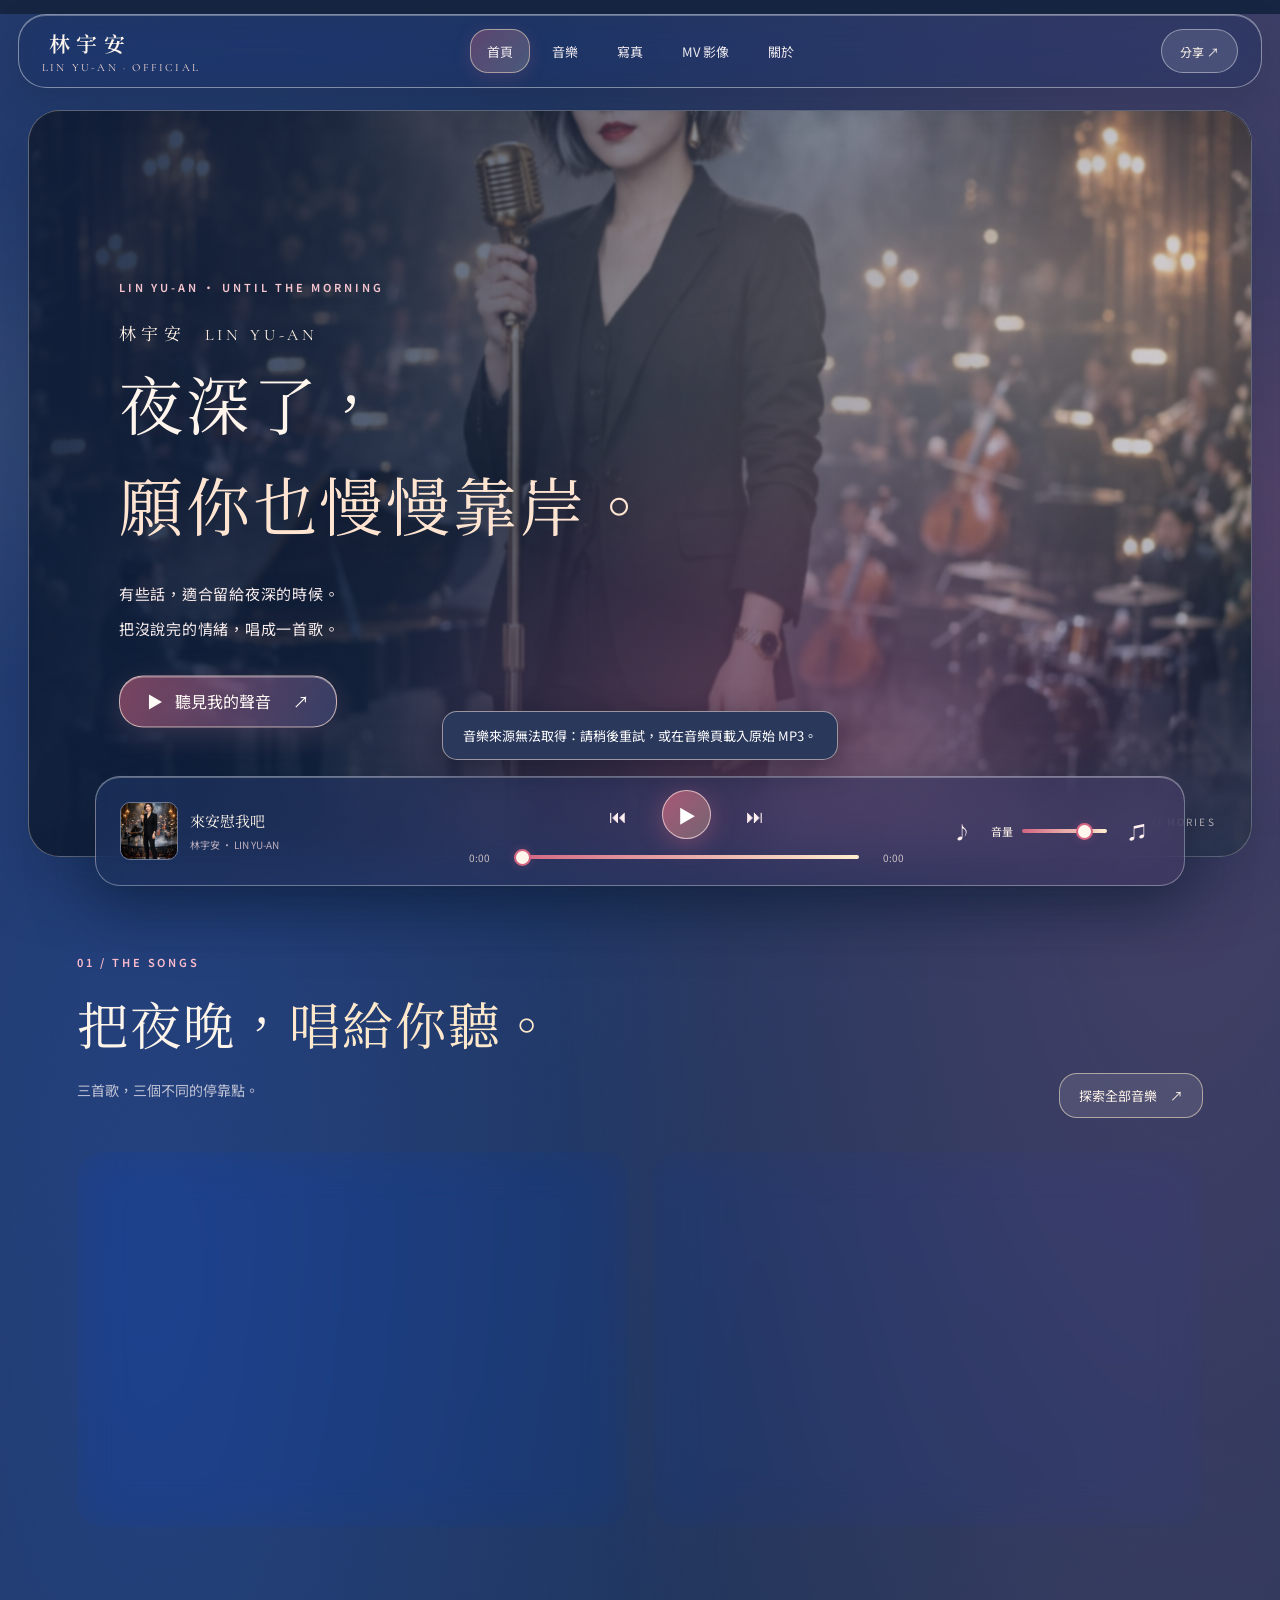
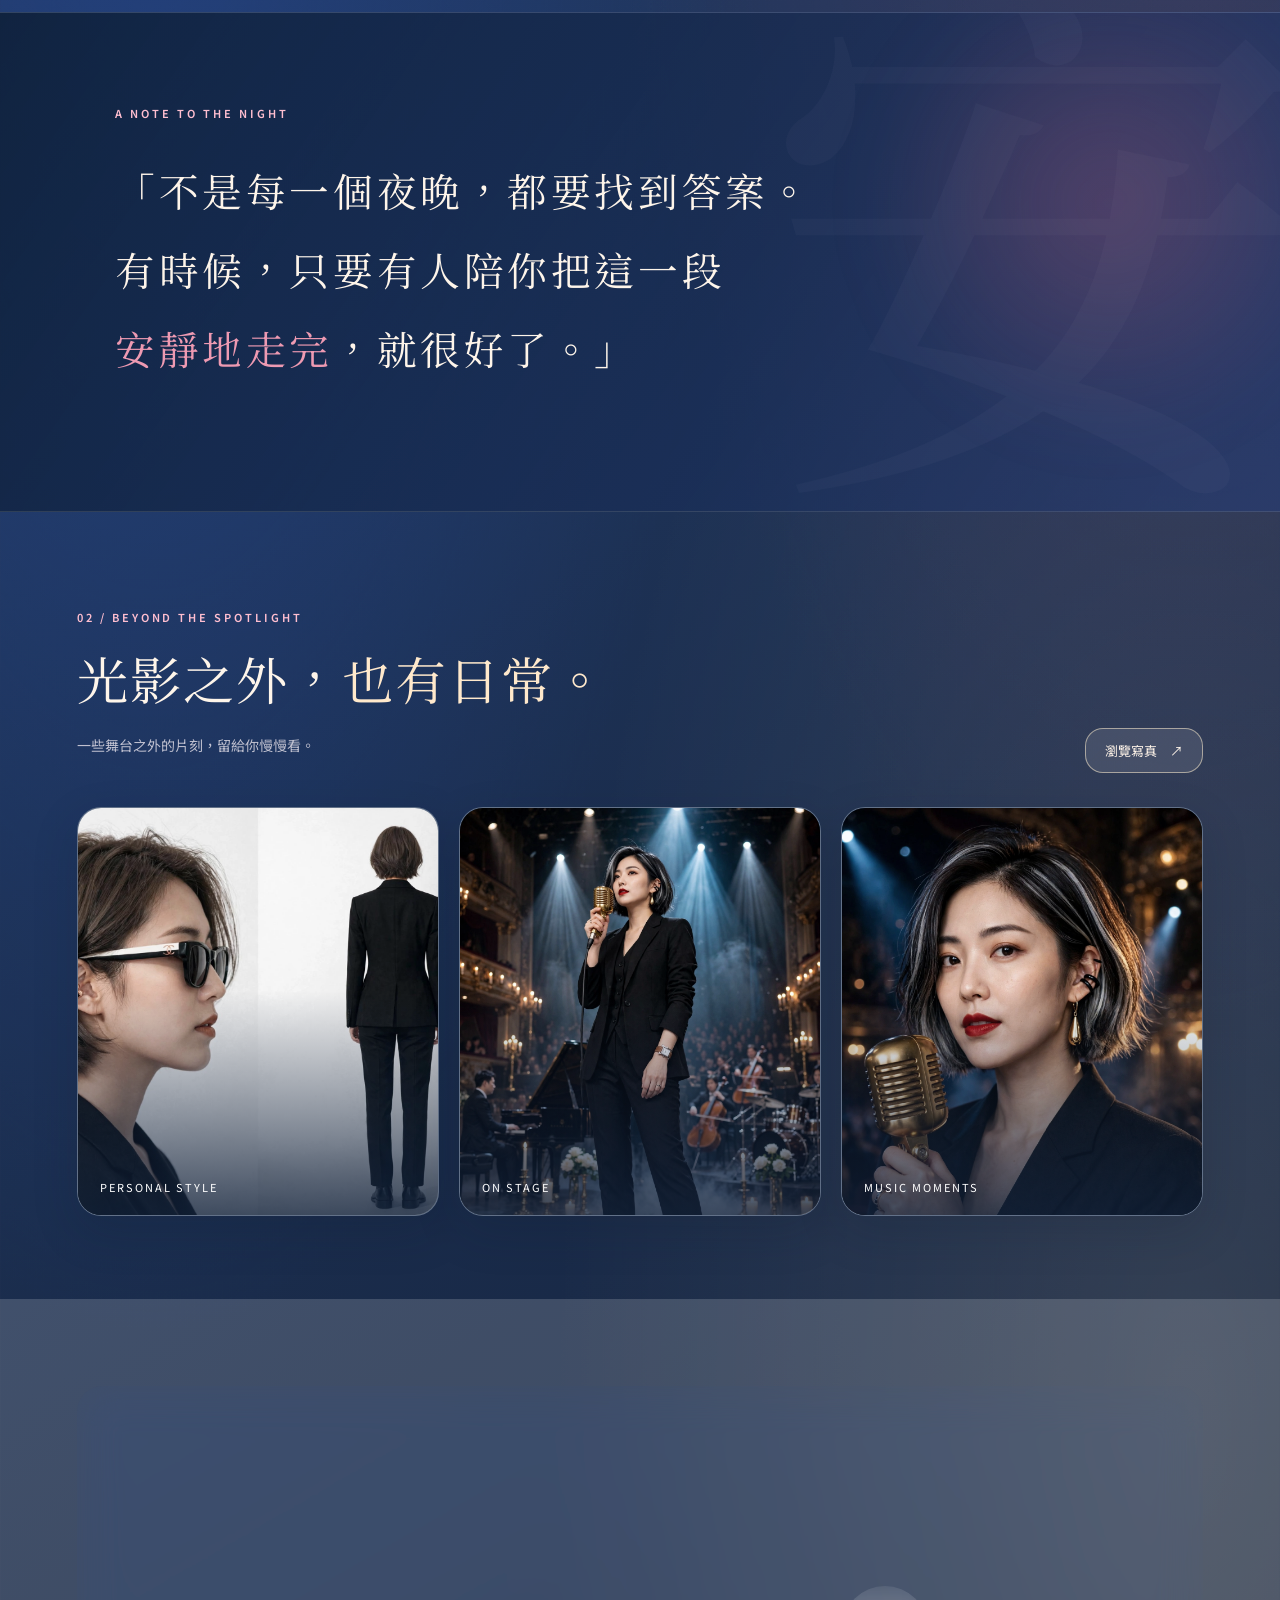
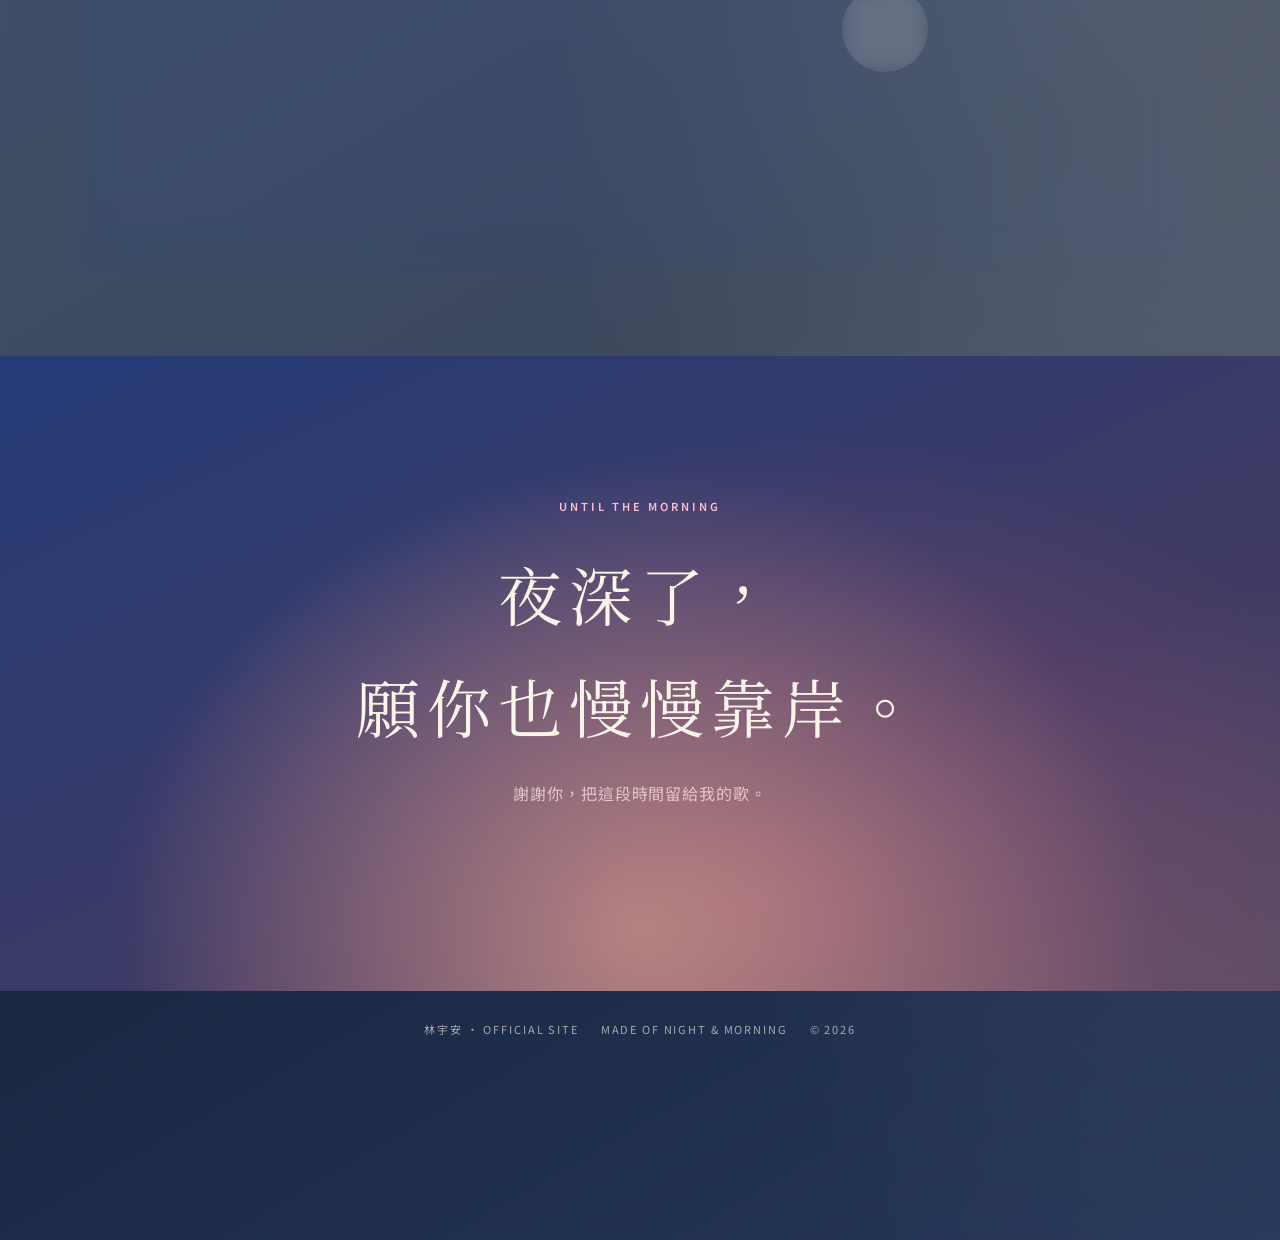
==== commit 76d5b998: "林宇安官方寫真 V2.1.3：新增七張人物形象及生活照並更新相簿與 PWA" ====
--- a/林宇安網站/index.html
+++ b/林宇安網站/index.html
@@ -17,8 +17,8 @@
 <link rel="preconnect" href="https://fonts.gstatic.com" crossorigin>
 <link href="https://fonts.googleapis.com/css2?family=Cormorant+Garamond:wght@400;500;600&family=Noto+Sans+TC:wght@300;400;500;600;700&family=Noto+Serif+TC:wght@300;400;500;600;700&display=swap" rel="stylesheet">
 <link rel="preload" href="./影像/封面舞台.webp" as="image">
-<link rel="stylesheet" href="./樣式.css?v=2.1.1">
-<script defer src="./功能.js?v=2.1.1"></script>
+<link rel="stylesheet" href="./樣式.css?v=2.1.3">
+<script defer src="./功能.js?v=2.1.3"></script>
 <title>林宇安｜晨霧微光・官方音樂網站</title>
 </head>
 <body>
@@ -108,7 +108,7 @@
  </nav>
  <div class="天籟內容" data-工作站內容="控制">
   <div class="天籟播放格">
-   <div class="天籟唱片側"><div class="天籟唱片"><img id="天籟封面" src="./影像/封面舞台.webp" alt="正在播放的唱片封面"><span class="天籟唱盤軸" aria-hidden="true">●</span></div><h3 id="天籟歌名">來安慰我吧</h3><p>林宇安 · LIN YU-AN</p></div>
+   <div class="天籟唱片側"><div class="天籟唱片" id="天籟唱片"><img id="天籟封面" src="./影像/封面舞台.webp" alt="正在播放的唱片封面"><span class="天籟唱盤軸" aria-hidden="true">●</span></div><h3 id="天籟歌名">來安慰我吧</h3><p>林宇安 · LIN YU-AN</p></div>
    <div class="天籟控制側">
     <div class="天籟視覺 霧玻璃"><div class="天籟視覺標頭"><span>真實音訊 RTA 頻譜</span><div class="天籟頻譜選項" role="group" aria-label="頻譜樣式"><button type="button" data-頻譜="柱狀" class="天籟選中" aria-pressed="true">柱狀</button><button type="button" data-頻譜="波形" aria-pressed="false">波形</button><button type="button" data-頻譜="圓環" aria-pressed="false">圓環</button><button type="button" data-頻譜="矩陣" aria-pressed="false">矩陣</button><button type="button" data-頻譜="光譜" aria-pressed="false">光譜</button></div></div><canvas id="頻譜畫布" width="700" height="260" role="img" aria-label="由實際播放音訊分析出的頻譜"></canvas><p class="天籟頻譜說明">頻譜取自目前真實音訊，暫停時不模擬動態。</p></div>
     <div class="天籟操作 霧玻璃"><div class="天籟時間"><span id="天籟目前時間">0:00</span><input type="range" id="天籟進度" min="0" max="1000" value="0" aria-label="播放進度"><span id="天籟總時間">0:00</span></div><div class="天籟操作下"><div class="天籟音量"><label for="天籟音量">音量</label><input id="天籟音量" type="range" min="0" max="100" value="80"></div><div class="天籟播放按鍵"><button id="天籟上一首" type="button" aria-label="上一首">⏮</button><button id="天籟播放" type="button" class="天籟主播放" aria-label="播放">▶</button><button id="天籟下一首" type="button" aria-label="下一首">⏭</button></div><button id="天籟循環" type="button" aria-pressed="false" aria-label="單曲循環">↻ 循環</button></div></div>
@@ -116,12 +116,12 @@
   </div>
  </div>
  <div class="天籟內容" data-工作站內容="等化" hidden><div class="天籟說明列"><div><p class="眉標">TEN-BAND IIR EQUALIZER</p><h3>十段聲學等化器</h3><p>32Hz 至 16kHz，固定使用一鍵天籟參數，不開放手動修改。</p></div><span>🔒 鎖定音色</span></div><div id="天籟等化顯示" class="天籟等化顯示"></div></div>
- <div class="天籟內容" data-工作站內容="處理" hidden><div class="天籟處理格"><div><p class="眉標">DSP · HEAVENLY</p><h3>天籟音效處理鏈</h3><div class="天籟參數卡"><strong>空間定位</strong><span>+75% · 立體聲向右定位</span><small>不是實際的多聲道 3D 環繞</small></div><div class="天籟參數卡"><strong>柔和空間殘響</strong><span>開啟 · 35% 濕聲</span></div><div class="天籟參數卡"><strong>真空管諧波</strong><span>開啟 · 驅動 45</span></div><div class="天籟參數卡"><strong>峰值保護</strong><span>壓縮處理 + 輸出預留</span></div></div><div><p class="眉標">ORIGINAL MUSIC · 3 TRACKS</p><h3>林宇安原創播放清單</h3><div class="歌曲列表 天籟清單" id="歌曲列表"></div><label class="線框按鈕 本機鈕">＋ 載入本機 MP3／WAV／MP4 <input id="本機檔案" type="file" accept="audio/mpeg,audio/mp3,audio/wav,audio/x-wav,audio/mp4,video/mp4,.mp3,.wav,.m4a,.mp4" multiple hidden></label><p class="天籟清單說明">可選擇本機 MP3、WAV、M4A 或 MP4 音軌，本機音樂不會上傳伺服器，也不會成為正式曲目。</p></div></div></div>
+ <div class="天籟內容" data-工作站內容="處理" hidden><div class="天籟處理格"><div><p class="眉標">DSP · HEAVENLY</p><h3>天籟音效處理鏈</h3><div class="天籟參數卡"><strong>立體聲寬度</strong><span>75% · 左右聲場擴寬</span><small>Mid/Side 雙聲道處理，並非多聲道環繞</small></div><div class="天籟參數卡"><strong>柔和空間殘響</strong><span>開啟 · 35% 濕聲</span></div><div class="天籟參數卡"><strong>真空管諧波</strong><span>開啟 · 驅動 45</span></div><div class="天籟參數卡"><strong>峰值保護</strong><span>壓縮處理 + 輸出預留</span></div></div><div><p class="眉標">ORIGINAL MUSIC · 3 TRACKS</p><h3>林宇安原創播放清單</h3><div class="歌曲列表 天籟清單" id="歌曲列表"></div><label class="線框按鈕 本機鈕">＋ 載入本機 MP3／WAV／MP4 <input id="本機檔案" type="file" accept="audio/mpeg,audio/mp3,audio/wav,audio/x-wav,audio/mp4,video/mp4,.mp3,.wav,.m4a,.mp4" multiple hidden></label><p class="天籟清單說明">可選擇本機 MP3、WAV、M4A 或 MP4 音軌，本機音樂不會上傳伺服器，也不會成為正式曲目。</p></div></div></div>
  <div class="天籟工作站底"><span>JI* GT AUDIO ULTRA</span><span>HEAVENLY PRESET · LOCKED</span><span>LIN YU-AN ORIGINAL MUSIC</span></div>
 </div>
 </section>
 <section class="頁面" id="寫真" hidden aria-labelledby="寫真標題">
-  <div class="內頁題頭"><p class="眉標">02 / GALLERY</p><h1 id="寫真標題">把每一個片刻，<br><em>留在光裡。</em></h1><p>從舞台燈光到日常的安靜，收藏屬於林宇安的畫面。</p></div>
+  <div class="內頁題頭"><p class="眉標">02 / GALLERY</p><h1 id="寫真標題">把每一個片刻，<br><em>留在光裡。</em></h1><p>從舞台燈光到日常的安靜，收藏屬於林宇安的畫面。原有劇照與七張新寫真，一共 14 個光影片刻。</p></div>
   <div class="寫真控制" role="group" aria-label="寫真分類">
     <button type="button" class="分類中" data-分類="全部" aria-pressed="true">全部</button>
     <button type="button" data-分類="劇照" aria-pressed="false">劇照</button>
@@ -136,8 +136,15 @@
     <button class="相片卡" type="button" data-照片="4" data-類型="寫真"><img src="./影像/質感特寫.webp" alt="林宇安臉部與髮型特寫" loading="lazy"><span>側影 · CLOSE-UP</span></button>
     <button class="相片卡" type="button" data-照片="5" data-類型="劇照"><img src="./影像/演唱近照.webp" alt="林宇安握金色麥克風演唱" loading="lazy"><span>聲音 · IN CONCERT</span></button>
     <button class="相片卡" type="button" data-照片="6" data-類型="寫真"><img src="./影像/封面舞台.webp" alt="林宇安舞台主視覺" loading="lazy"><span>微光 · THE LIGHT</span></button>
+    <button class="相片卡 新寫真" type="button" data-照片="7" data-類型="寫真"><img src="./影像/官方寫真/01_人物形象_黑色套裝.webp" alt="林宇安黑色西裝短髮人物形象照，面向鏡頭，佩戴金色項鍊" loading="lazy" decoding="async"><span>黑色經典 · PORTRAIT</span></button>
+    <button class="相片卡 新寫真" type="button" data-照片="8" data-類型="寫真"><img src="./影像/官方寫真/02_人物形象_墨鏡側影.webp" alt="林宇安深色短髮，佩戴黑色墨鏡與金色耳環的側臉特寫" loading="lazy" decoding="async"><span>墨鏡側影 · FASHION</span></button>
+    <button class="相片卡 新寫真" type="button" data-照片="9" data-類型="日常"><img src="./影像/官方寫真/03_生活日常_窗邊植光.webp" alt="林宇安穿灰色襯衫，在陽光灑落的窗邊替室內盆栽澆水" loading="lazy" decoding="async"><span>窗邊植光 · A QUIET DAY</span></button>
+    <button class="相片卡 新寫真" type="button" data-照片="10" data-類型="日常"><img src="./影像/官方寫真/04_生活日常_午後書店.webp" alt="林宇安穿軍綠色外套，在溫暖燈光的書店裡翻看書籍" loading="lazy" decoding="async"><span>午後書店 · BOOKSHOP</span></button>
+    <button class="相片卡 新寫真 全身照" type="button" data-照片="11" data-類型="日常"><img src="./影像/官方寫真/05_生活日常_街角咖啡.webp" alt="林宇安穿黑色西裝與高跟鞋，手持咖啡站在陽光下的城市街角，全身照" loading="lazy" decoding="async"><span>街角咖啡 · CITY WALK</span></button>
+    <button class="相片卡 新寫真 全身照" type="button" data-照片="12" data-類型="寫真"><img src="./影像/官方寫真/06_人物形象_純白霧光.webp" alt="林宇安身穿黑色三件式西裝，站立在純白背景中，腳邊薄霧的全身形象寫真" loading="lazy" decoding="async"><span>純白霧光 · FULL LENGTH</span></button>
+    <button class="相片卡 新寫真 全身照" type="button" data-照片="13" data-類型="日常"><img src="./影像/官方寫真/07_生活日常_秋日散步.webp" alt="林宇安穿卡其色長風衣與黑色高領上衣，走在飄落秋葉的林蔭步道，全身照" loading="lazy" decoding="async"><span>秋日散步 · AUTUMN</span></button>
   </div>
-  <div class="寫真預告 霧玻璃"><p class="眉標">LIFESTYLE SERIES · IN PROGRESS</p><h2>五個生活場景，正在準備。</h2><p>咖啡館的午後、都市街道、海邊微風、安靜書店與夜景陽台。新照片須確認人物臉型與髮型一致後才正式加入，不用其他人物充數。</p></div>
+  <div class="寫真預告 霧玻璃"><p class="眉標">NEW VISUALS · LIFESTYLE COLLECTION</p><h2>七張新的生活寫真，已悄悄抵達。</h2><p>窗邊的午後植光、書店的安靜、街角的咖啡，以及秋日霧裡的散步。還有黑色經典、墨鏡側影與純白全身形象，記錄林宇安不在舞台上的溫柔時刻。</p></div>
 </section>
 
 <section class="頁面" id="影像" hidden aria-labelledby="影像標題">
--- a/林宇安網站/樣式.css
+++ b/林宇安網站/樣式.css
@@ -329,3 +329,14 @@
 @media(max-width:767px){.天籟工作站{margin:0 11px 45px;padding:13px}.天籟工作站頂{flex-direction:column;align-items:flex-start;gap:12px}.天籟鎖定{padding:9px 13px}.天籟內頁籤{gap:5px;padding:16px 0}.天籟內頁籤 button{min-height:72px;padding:9px 4px;display:flex;flex-direction:column;font-size:11px;line-height:1.5;border-radius:12px}.天籟內頁籤 button>span{font-size:17px}.天籟內容{min-height:0}.天籟播放格{grid-template-columns:1fr;gap:19px}.天籟唱片側{gap:8px}.天籟唱片{width:min(200px,50vw)}.天籟唱片側 h3{font-size:20px}.天籟視覺標頭{padding:9px 12px}.天籟頻譜選項{width:100%;justify-content:space-between}.天籟頻譜選項 button{padding:4px;font-size:10px}#頻譜畫布{height:170px}.天籟操作{padding:13px 12px}.天籟等化顯示{gap:2px;padding:20px 3px 17px;min-height:290px}.天籟頻段軌道{height:155px;width:9px}.天籟頻段游標{width:18px;height:13px}.天籟頻段值,.天籟頻段名稱{font-size:9px}.天籟處理格{grid-template-columns:1fr;gap:30px}.天籟工作站底{font-size:9px}}
 @media(max-width:374px){.天籟內頁籤 button{font-size:10px}.天籟頻段值,.天籟頻段名稱{font-size:8px}}
 @media(prefers-reduced-motion:reduce){.天籟唱片.唱片運作 img{animation:none}}
+
+/* V2.1.2：工作站小螢幕觸控尺寸 */
+@media(max-width:767px){.天籟內頁籤 button,.天籟頻譜選項 button,.天籟播放按鍵 button{min-height:44px}}
+
+/* 官方寫真 V2.1.3｜七張新增人物形象及生活日常 */
+.相片卡.新寫真{border-color:rgba(255,238,207,.5);background:linear-gradient(145deg,#3b4f77,#c9a690);}
+.相片卡.新寫真:before{content:'NEW';position:absolute;top:13px;right:13px;z-index:2;color:#fffaf2;background:rgba(37,60,120,.68);border:1px solid rgba(255,238,207,.5);-webkit-backdrop-filter:blur(12px);backdrop-filter:blur(12px);padding:5px 9px;border-radius:30px;font-size:9px;letter-spacing:.13em;pointer-events:none}
+.相片卡.全身照 img{object-fit:contain;object-position:center center;}
+.相片卡.全身照{background:linear-gradient(145deg,#d1c7be,#8e8490);}
+.相片卡.新寫真:focus-visible{outline:3px solid #FFEECF;outline-offset:3px;}
+@media(max-width:767px){.相片卡.新寫真:before{top:8px;right:8px;font-size:8px;padding:4px 7px}}
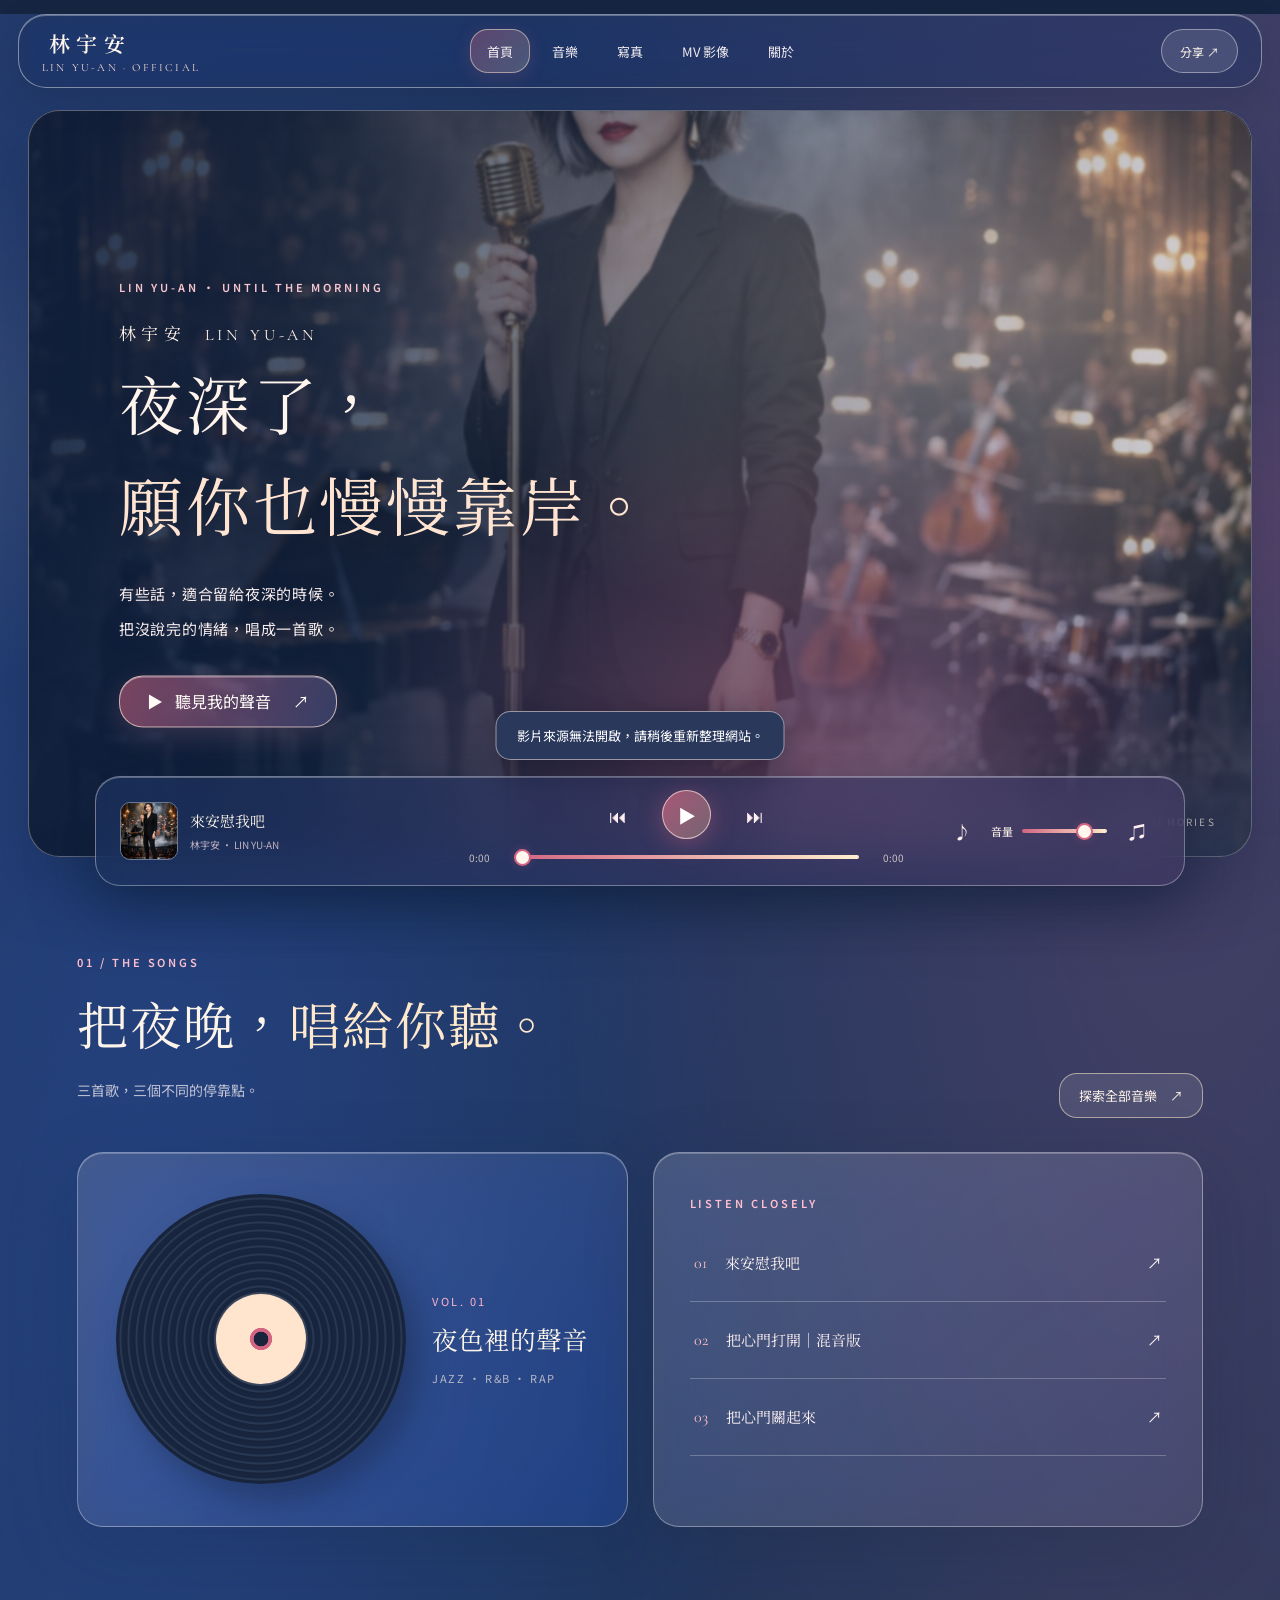
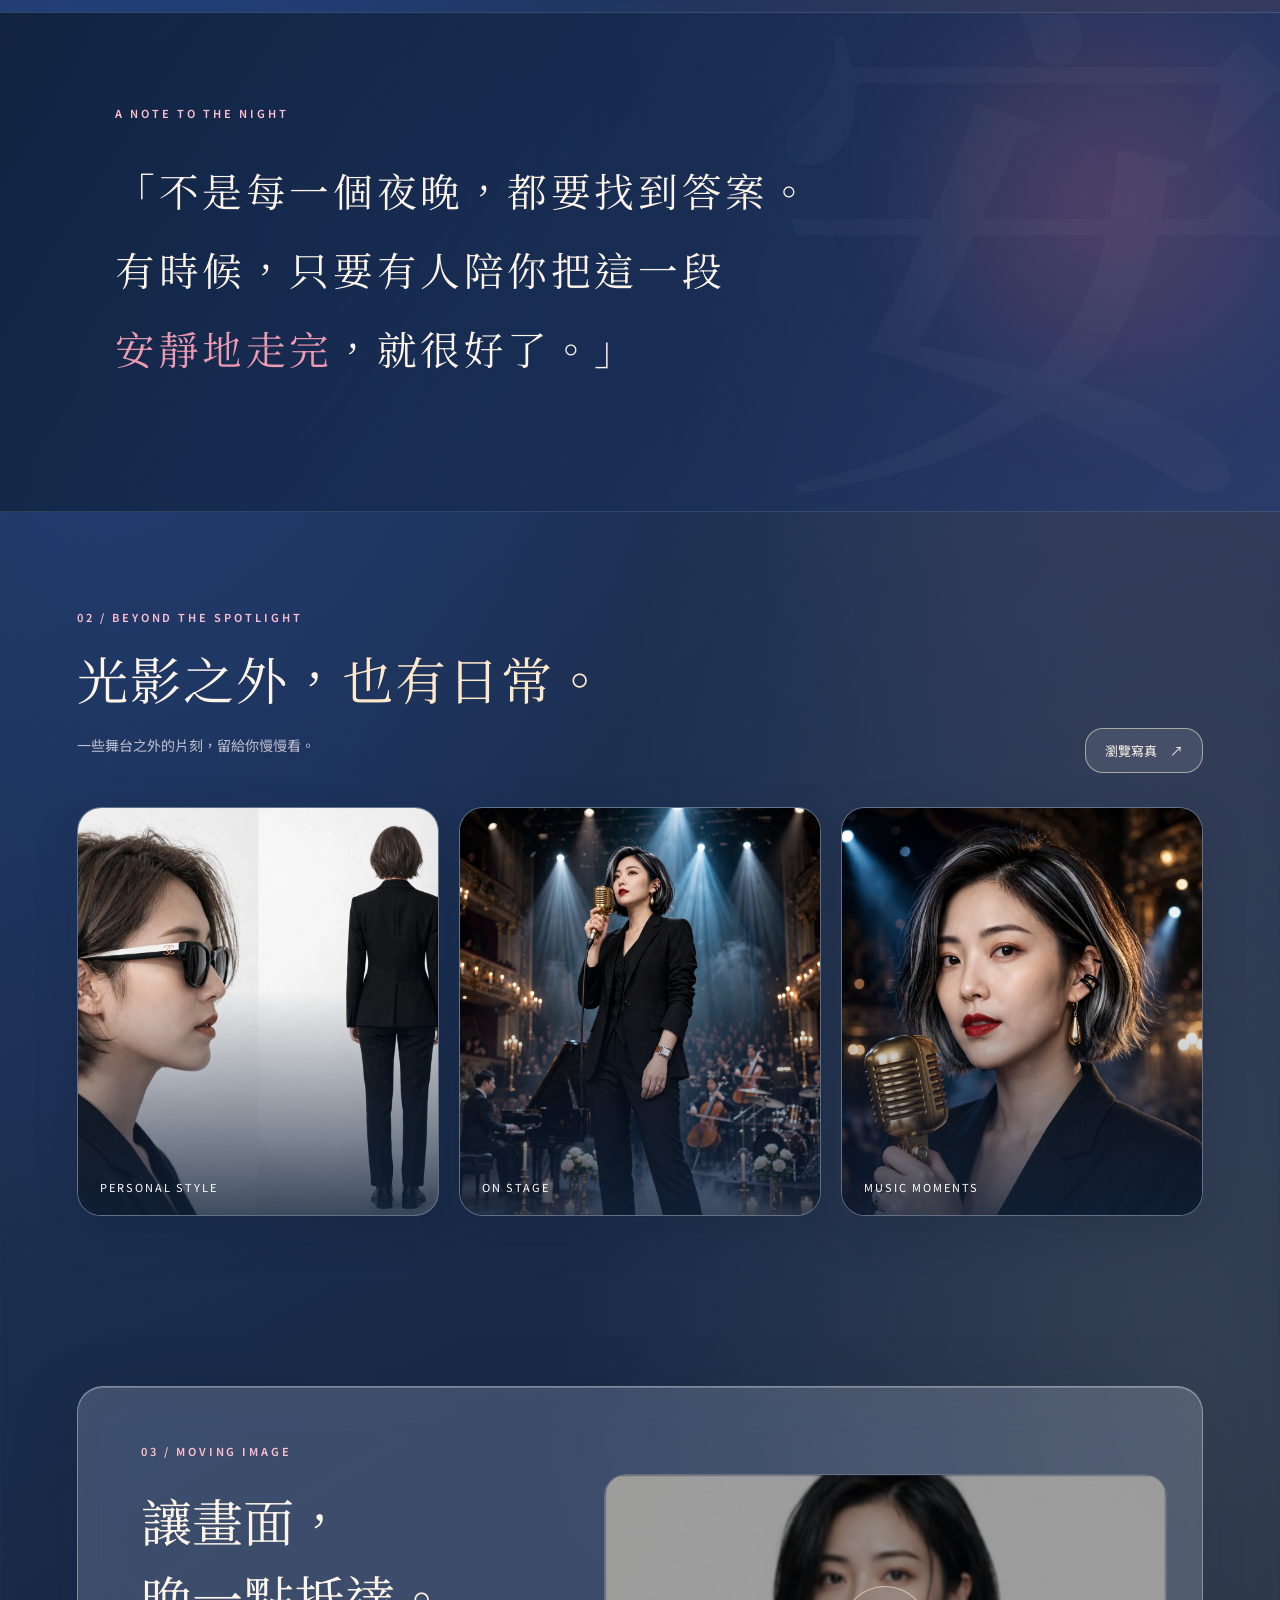
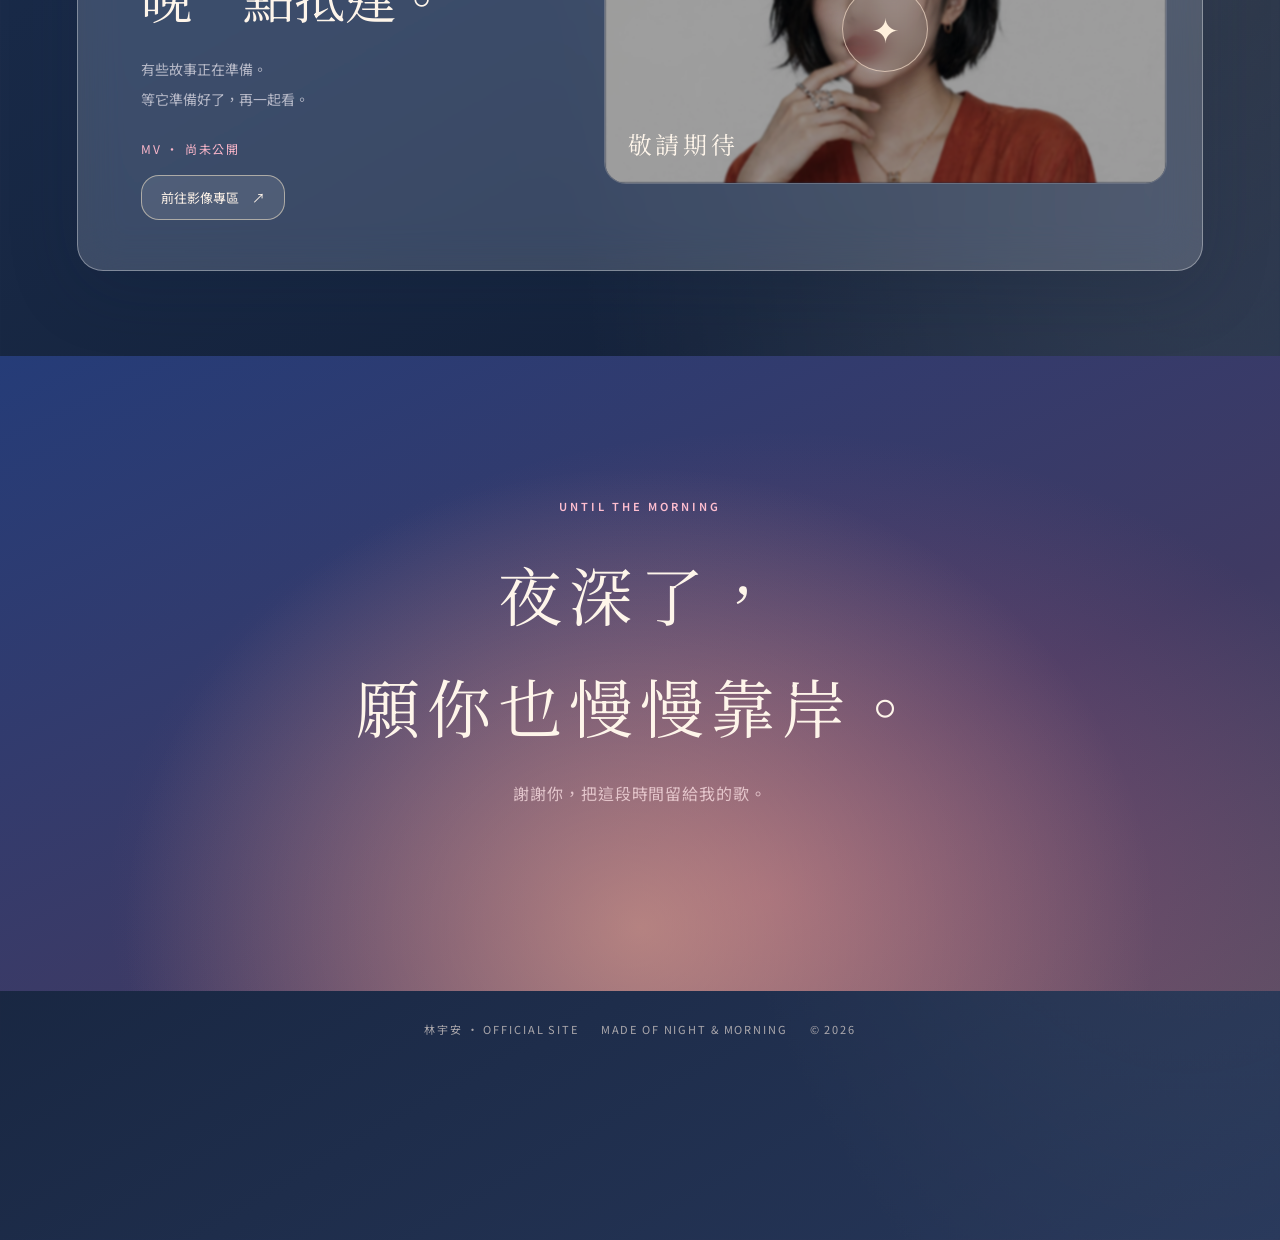
==== commit 8106ab4e: "林宇安 V2.1.4：發布 15 秒 MV 與肖像 PWA 主畫面圖示" ====
--- a/林宇安網站/index.html
+++ b/林宇安網站/index.html
@@ -10,15 +10,16 @@
 <meta property="og:image" content="https://lin-yu-an-music.vercel.app/影像/封面舞台.webp">
 <meta name="apple-mobile-web-app-capable" content="yes">
 <meta name="apple-mobile-web-app-title" content="林宇安音樂">
+<meta name="apple-mobile-web-app-status-bar-style" content="black-translucent">
 <link rel="manifest" href="./manifest.json">
-<link rel="icon" type="image/svg+xml" href="./圖示.svg">
-<link rel="apple-touch-icon" sizes="192x192" href="./圖示-192.png">
+<link rel="icon" type="image/png" sizes="192x192" href="./圖示-192.png">
+<link rel="apple-touch-icon" sizes="180x180" href="./圖示-180.png">
 <link rel="preconnect" href="https://fonts.googleapis.com">
 <link rel="preconnect" href="https://fonts.gstatic.com" crossorigin>
 <link href="https://fonts.googleapis.com/css2?family=Cormorant+Garamond:wght@400;500;600&family=Noto+Sans+TC:wght@300;400;500;600;700&family=Noto+Serif+TC:wght@300;400;500;600;700&display=swap" rel="stylesheet">
 <link rel="preload" href="./影像/封面舞台.webp" as="image">
-<link rel="stylesheet" href="./樣式.css?v=2.1.3">
-<script defer src="./功能.js?v=2.1.3"></script>
+<link rel="stylesheet" href="./樣式.css?v=2.1.4">
+<script defer src="./功能.js?v=2.1.4"></script>
 <title>林宇安｜晨霧微光・官方音樂網站</title>
 </head>
 <body>
@@ -149,7 +150,26 @@
 
 <section class="頁面" id="影像" hidden aria-labelledby="影像標題">
   <div class="內頁題頭"><p class="眉標">03 / MOVING IMAGE</p><h1 id="影像標題">讓畫面，<br><em>晚一點抵達。</em></h1><p>電影敘事與原創歌曲，在畫面裡延續音樂的溫度。</p></div>
-  <div class="影片卡 霧玻璃"><div class="影片外框"><img id="預告封面" src="./影像/封面舞台.webp" alt="林宇安音樂錄影帶預告封面" loading="lazy"><video id="影片播放器" playsinline controls preload="metadata" poster="./影像/封面舞台.webp" hidden aria-label="林宇安音樂錄影帶"></video><div class="影片敬請期待" id="影片提示"><span class="未公開圓圈" aria-hidden="true">✦</span><span class="眉標">MUSIC FILM · COMING SOON</span><h2>敬請期待</h2><p>MV 尚未正式公開</p></div></div><p class="影片下註">待影片正式上架後支援 MP4／H.264、全螢幕與手機播放；播放影片時自動暫停背景歌曲。</p></div>
+  <div class="影片卡 霧玻璃">
+    <div class="影片作品標頭">
+      <span class="眉標">NEW VIDEO · LIN YU-AN</span>
+      <h2>走向你，唱進故事裡。</h2>
+      <p>林宇安・2026 年 10 月｜15.5 秒電影感短片</p>
+    </div>
+    <div class="影片外框">
+      <img id="預告封面" src="./影像/林宇安_MV_初登場_封面.webp" alt="林宇安手持金色麥克風，走過兩側歌迷掌聲迎接的畫面" loading="lazy" hidden>
+      <video id="影片播放器" playsinline webkit-playsinline controls preload="metadata" poster="./影像/林宇安_MV_初登場_封面.webp" aria-label="林宇安走向鏡頭與歌迷互動的十五秒短片" width="896" height="512">
+        您的瀏覽器無法播放此影片，請使用最新版 Safari 或 Chrome。
+      </video>
+      <div class="影片敬請期待" id="影片提示" hidden>
+        <span class="未公開圓圈" aria-hidden="true">✦</span>
+        <h2>影片暫時無法載入</h2>
+        <p>請重新整理頁面，或稍後再試。</p>
+      </div>
+    </div>
+    <p class="影片下註">點擊影片播放鍵即可欣賞。支援 iPhone、Android 與桌機全螢幕，播放影片會自動暫停背景歌曲。</p>
+    <p class="影片狀態訊息" id="影片載入狀態" role="status" aria-live="polite">影片準備就緒 · H.264／AAC</p>
+  </div>
 </section>
 
 <section class="頁面" id="關於" hidden aria-labelledby="關於標題">
--- a/林宇安網站/樣式.css
+++ b/林宇安網站/樣式.css
@@ -340,3 +340,12 @@
 .相片卡.全身照{background:linear-gradient(145deg,#d1c7be,#8e8490);}
 .相片卡.新寫真:focus-visible{outline:3px solid #FFEECF;outline-offset:3px;}
 @media(max-width:767px){.相片卡.新寫真:before{top:8px;right:8px;font-size:8px;padding:4px 7px}}
+
+/* 林宇安 V2.1.4：已公開影片、內嵌播放器與狀態提示 */
+.影片作品標頭{padding:10px 2px 22px}
+.影片作品標頭 h2{font:400 clamp(26px,3.6vw,48px)/1.5 var(--襯線);margin:10px 0;color:#fff2e7}
+.影片作品標頭 p{font-size:13px;color:#ffead5b3;line-height:1.8}
+.影片外框 video{aspect-ratio:16/9;object-fit:contain;background:#101829}
+.影片外框 video:focus-visible{outline:3px solid #d36582;outline-offset:-3px}
+.影片狀態訊息{font-size:12px;letter-spacing:.04em;color:#ffeecfc4;line-height:2;margin:10px 2px 2px}
+@media(max-width:600px){.影片作品標頭{padding:0 0 17px}.影片作品標頭 h2{font-size:27px}.影片卡{padding:14px}.影片外框{border-radius:13px}}
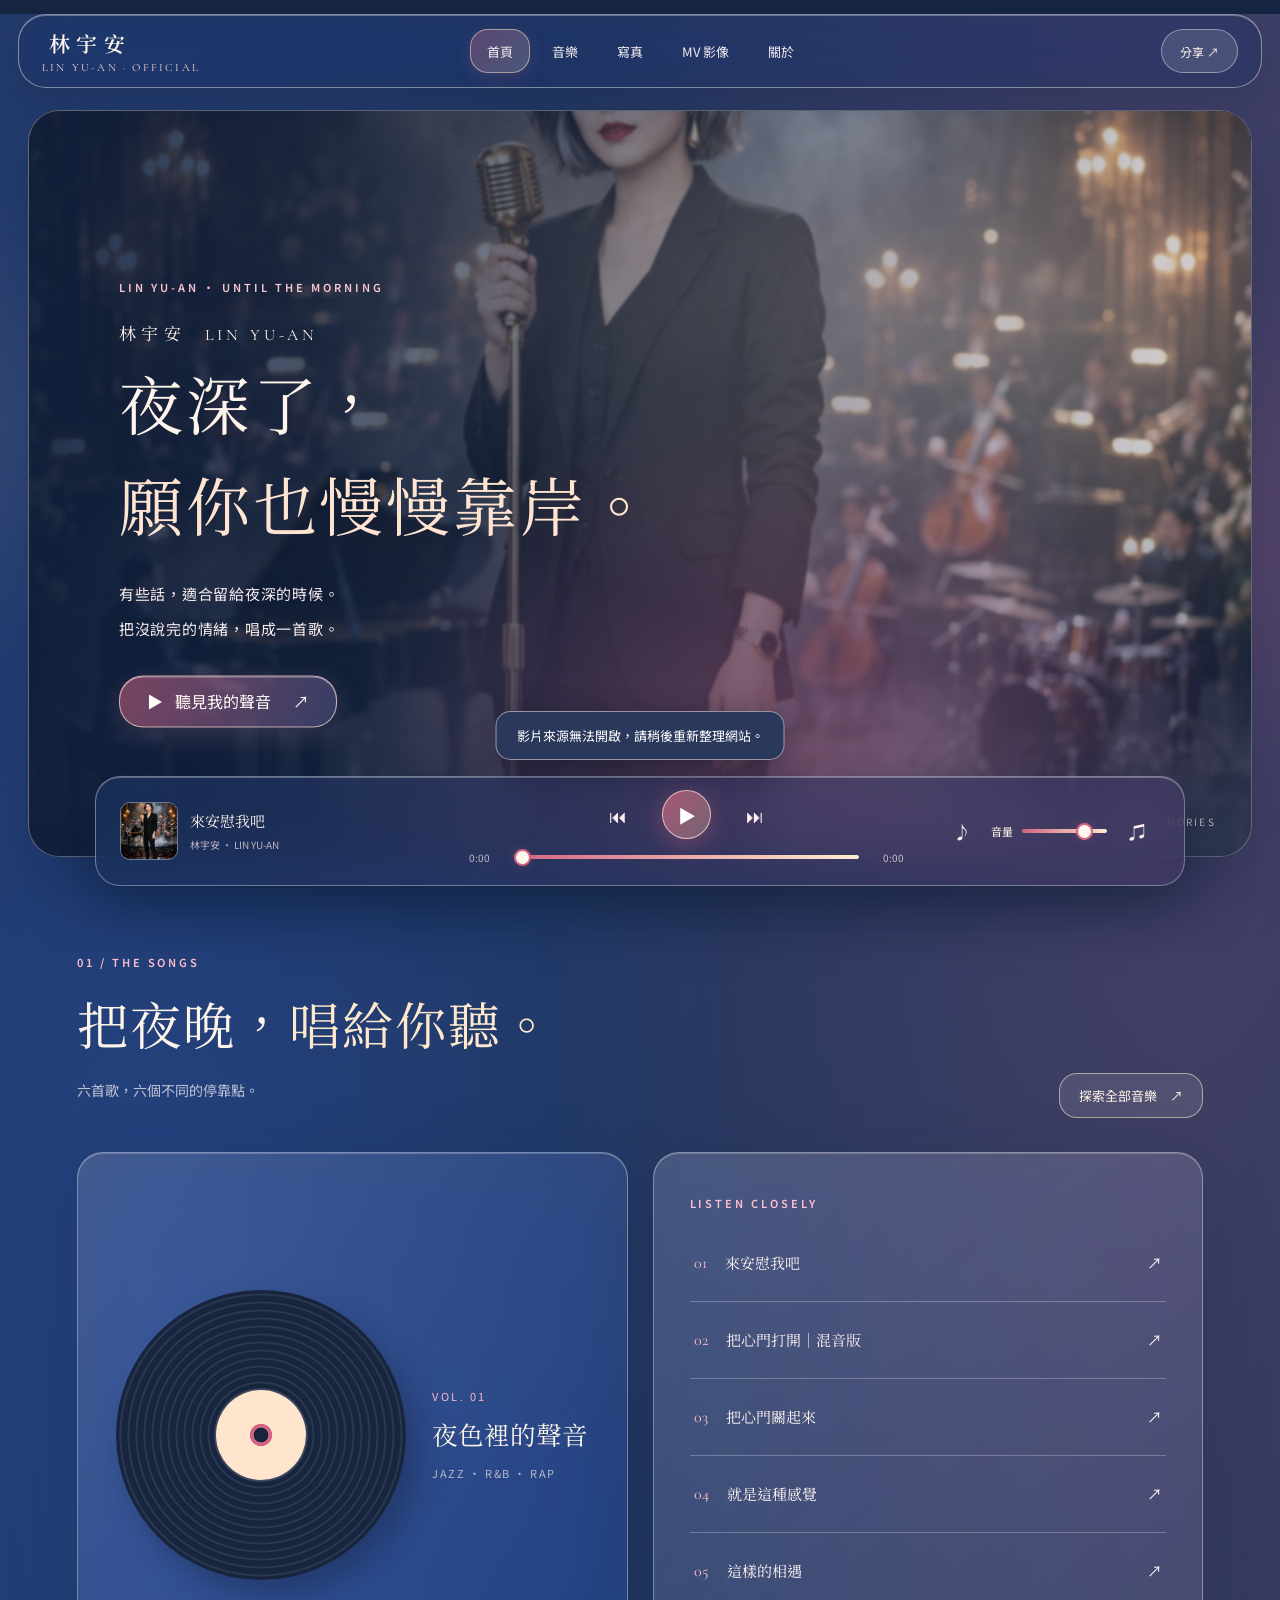
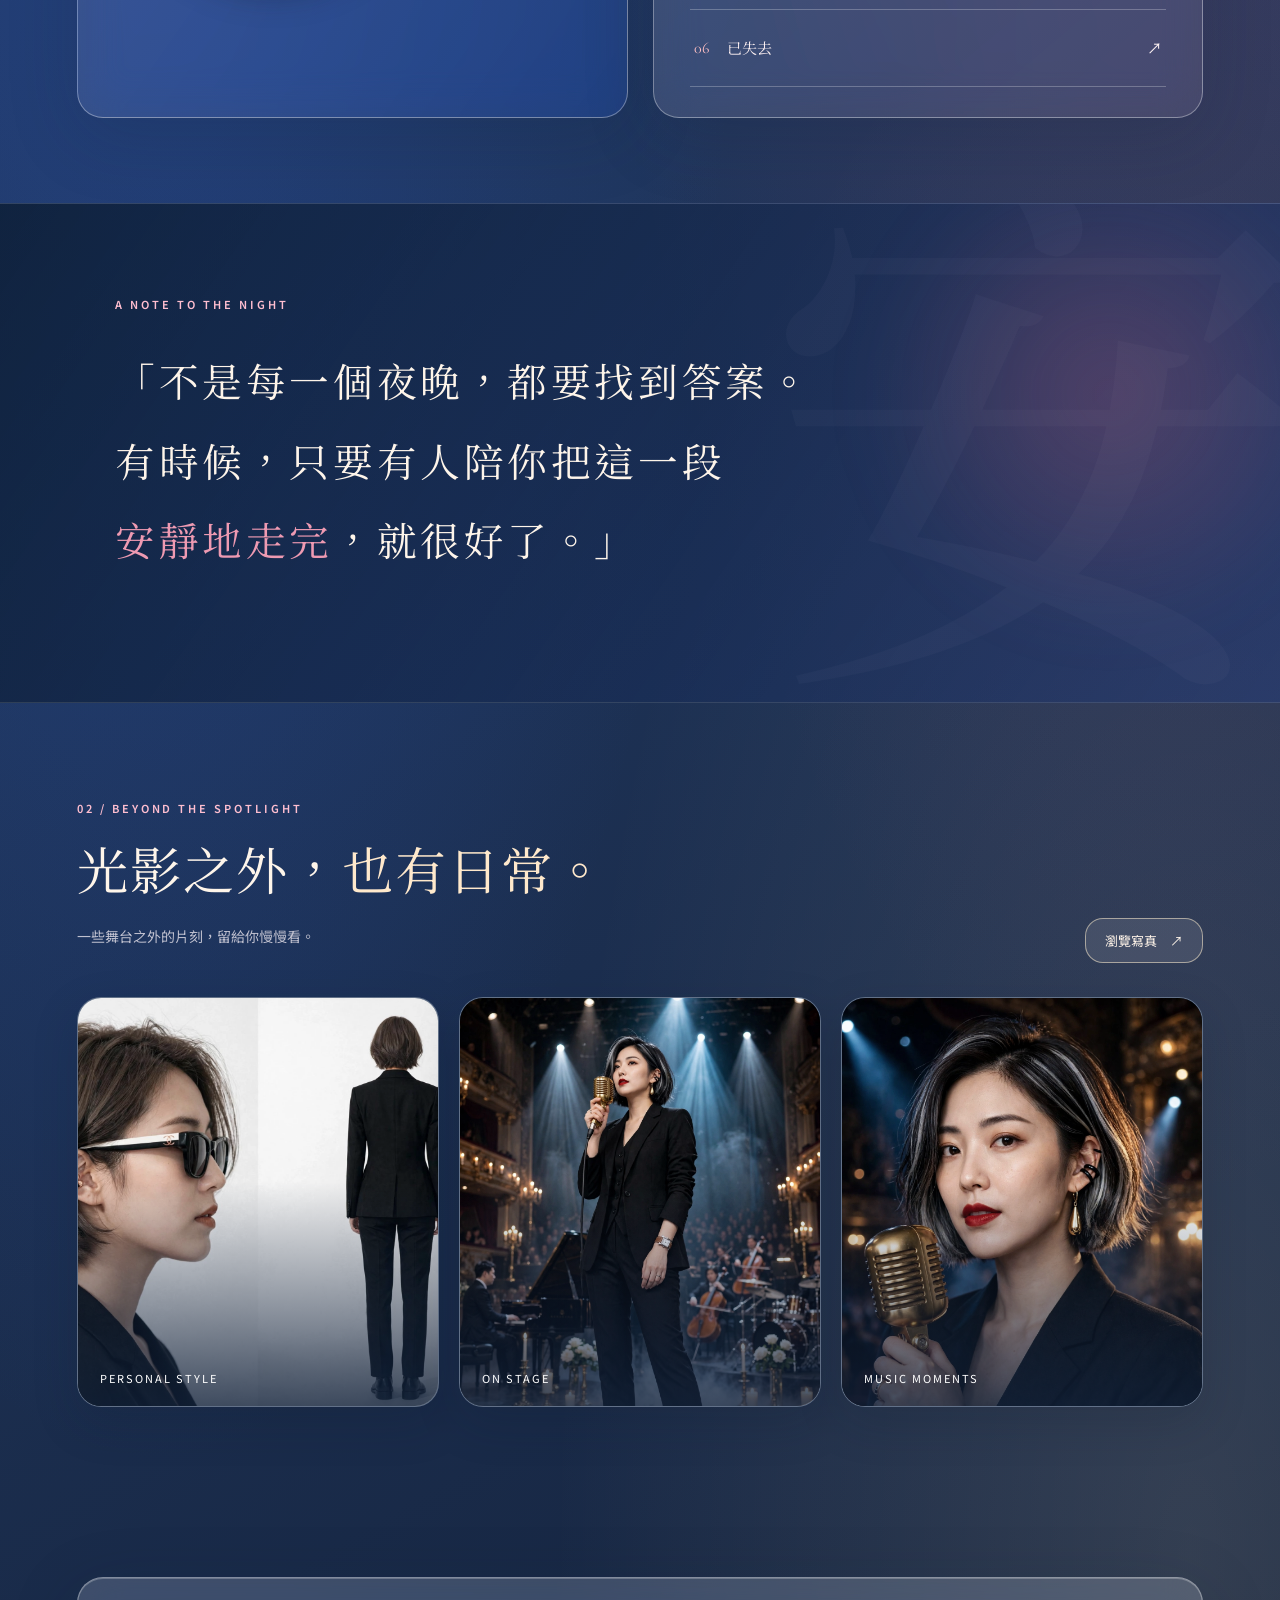
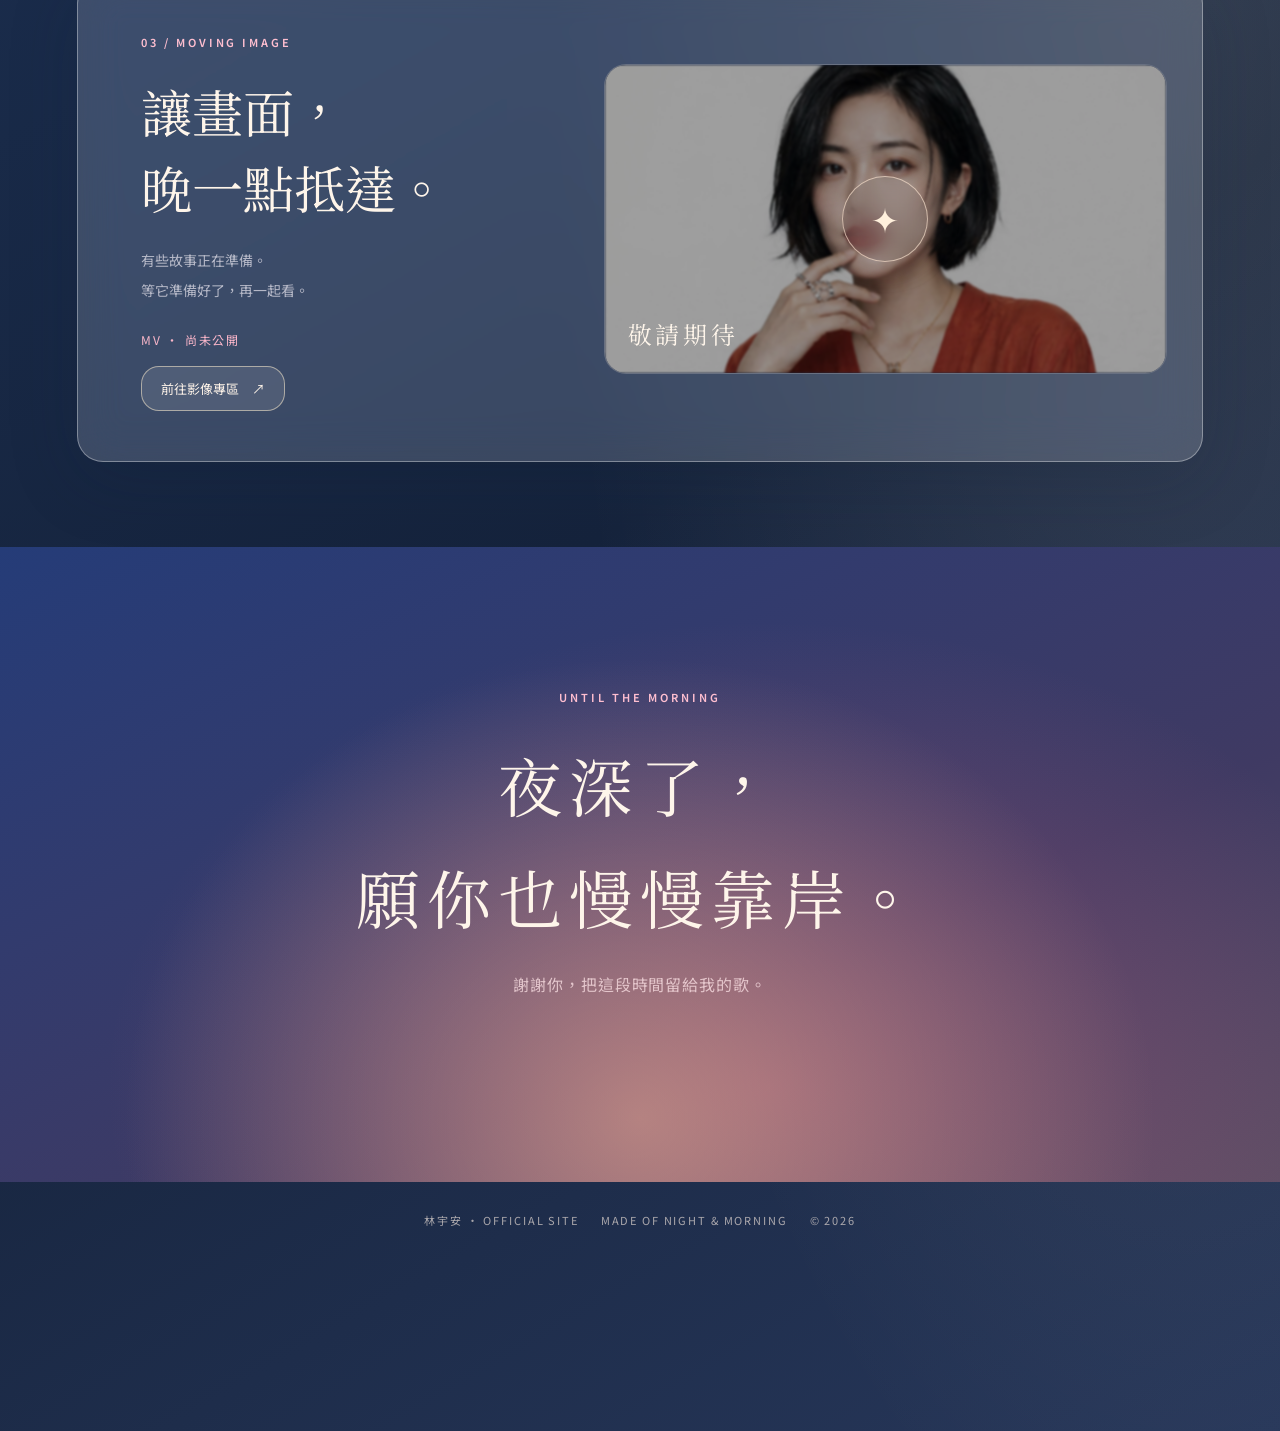
==== commit c4e80526: "林宇安 V2.3：正式新增三首原創 MP3，分段 Range 串流與六首歌曲清單" ====
--- a/林宇安網站/index.html
+++ b/林宇安網站/index.html
@@ -4,7 +4,7 @@
 <meta charset="utf-8">
 <meta name="viewport" content="width=device-width,initial-scale=1,viewport-fit=cover">
 <meta name="theme-color" content="#253C78">
-<meta name="description" content="林宇安官方音樂網站｜晨霧微光・電影敘事・柔霧玻璃。聽見三首原創音樂，收藏舞台與生活裡的光。">
+<meta name="description" content="林宇安官方音樂網站｜晨霧微光・電影敘事・柔霧玻璃。聽見六首原創音樂，收藏舞台與生活裡的光。">
 <meta property="og:title" content="林宇安｜夜深了，願你也慢慢靠岸">
 <meta property="og:description" content="有些話，適合留給夜深的時候。把沒說完的情緒，唱成一首歌。">
 <meta property="og:image" content="https://lin-yu-an-music.vercel.app/影像/封面舞台.webp">
@@ -18,9 +18,10 @@
 <link rel="preconnect" href="https://fonts.gstatic.com" crossorigin>
 <link href="https://fonts.googleapis.com/css2?family=Cormorant+Garamond:wght@400;500;600&family=Noto+Sans+TC:wght@300;400;500;600;700&family=Noto+Serif+TC:wght@300;400;500;600;700&display=swap" rel="stylesheet">
 <link rel="preload" href="./影像/封面舞台.webp" as="image">
-<link rel="stylesheet" href="./樣式.css?v=2.1.4">
-<script defer src="./功能.js?v=2.1.4"></script>
+<link rel="stylesheet" href="./樣式.css?v=2.3.0">
+<script defer src="./功能.js?v=2.3.0"></script>
 <title>林宇安｜晨霧微光・官方音樂網站</title>
+<script type="importmap">{"imports":{"three":"https://cdn.jsdelivr.net/npm/three@0.160.0/build/three.module.js","three/addons/":"https://cdn.jsdelivr.net/npm/three@0.160.0/examples/jsm/"}}</script>
 </head>
 <body>
 <a class="略過導覽" href="#主要">跳至主要內容</a>
@@ -57,7 +58,7 @@
 
   <section class="首頁曲區 區段留白">
     <div class="區段題頭">
-      <div><p class="眉標">01 / THE SONGS</p><h2>把夜晚，<span>唱給你聽。</span></h2><p class="灰字">三首歌，三個不同的停靠點。</p></div>
+      <div><p class="眉標">01 / THE SONGS</p><h2>把夜晚，<span>唱給你聽。</span></h2><p class="灰字">六首歌，六個不同的停靠點。</p></div>
       <button type="button" class="線框按鈕" data-導覽="音樂">探索全部音樂　↗</button>
     </div>
     <div class="兩欄曲">
@@ -99,7 +100,7 @@
 </section>
 
 <section class="頁面" id="音樂" hidden aria-labelledby="音樂標題">
-<div class="內頁題頭"><p class="眉標">JI* GT AUDIO ULTRA · LIN YU-AN EDITION</p><h1 id="音樂標題">聽見每種情緒，<br><em>也聽見聲音的細節。</em></h1><p>三首原創音樂，全程固定「一鍵天籟」音效預設。</p></div>
+<div class="內頁題頭"><p class="眉標">JI* GT AUDIO ULTRA · LIN YU-AN EDITION</p><h1 id="音樂標題">聽見每種情緒，<br><em>也聽見聲音的細節。</em></h1><p>六首原創音樂，全程固定「一鍵天籟」音效預設。</p></div>
 <div class="天籟工作站 霧玻璃">
  <div class="天籟工作站頂"><div><p class="眉標">JI* GT AUDIO ULTRA</p><h2>林宇安｜發燒音訊工作站</h2><p>10 段等化 · 殘響 · 諧波 · 空間定位</p></div><div class="天籟鎖定" id="天籟模式狀態" role="status"><span>✦</span><div>一鍵天籟<small>固定音效 · 播放啟動</small></div><span>🔒</span></div></div>
  <nav class="天籟內頁籤" aria-label="音訊工作站頁籤">
@@ -117,7 +118,7 @@
   </div>
  </div>
  <div class="天籟內容" data-工作站內容="等化" hidden><div class="天籟說明列"><div><p class="眉標">TEN-BAND IIR EQUALIZER</p><h3>十段聲學等化器</h3><p>32Hz 至 16kHz，固定使用一鍵天籟參數，不開放手動修改。</p></div><span>🔒 鎖定音色</span></div><div id="天籟等化顯示" class="天籟等化顯示"></div></div>
- <div class="天籟內容" data-工作站內容="處理" hidden><div class="天籟處理格"><div><p class="眉標">DSP · HEAVENLY</p><h3>天籟音效處理鏈</h3><div class="天籟參數卡"><strong>立體聲寬度</strong><span>75% · 左右聲場擴寬</span><small>Mid/Side 雙聲道處理，並非多聲道環繞</small></div><div class="天籟參數卡"><strong>柔和空間殘響</strong><span>開啟 · 35% 濕聲</span></div><div class="天籟參數卡"><strong>真空管諧波</strong><span>開啟 · 驅動 45</span></div><div class="天籟參數卡"><strong>峰值保護</strong><span>壓縮處理 + 輸出預留</span></div></div><div><p class="眉標">ORIGINAL MUSIC · 3 TRACKS</p><h3>林宇安原創播放清單</h3><div class="歌曲列表 天籟清單" id="歌曲列表"></div><label class="線框按鈕 本機鈕">＋ 載入本機 MP3／WAV／MP4 <input id="本機檔案" type="file" accept="audio/mpeg,audio/mp3,audio/wav,audio/x-wav,audio/mp4,video/mp4,.mp3,.wav,.m4a,.mp4" multiple hidden></label><p class="天籟清單說明">可選擇本機 MP3、WAV、M4A 或 MP4 音軌，本機音樂不會上傳伺服器，也不會成為正式曲目。</p></div></div></div>
+ <div class="天籟內容" data-工作站內容="處理" hidden><div class="天籟處理格"><div><p class="眉標">DSP · HEAVENLY</p><h3>天籟音效處理鏈</h3><div class="天籟參數卡"><strong>立體聲寬度</strong><span>75% · 左右聲場擴寬</span><small>Mid/Side 雙聲道處理，並非多聲道環繞</small></div><div class="天籟參數卡"><strong>柔和空間殘響</strong><span>開啟 · 35% 濕聲</span></div><div class="天籟參數卡"><strong>真空管諧波</strong><span>開啟 · 驅動 45</span></div><div class="天籟參數卡"><strong>峰值保護</strong><span>壓縮處理 + 輸出預留</span></div></div><div><p class="眉標">ORIGINAL MUSIC · 6 TRACKS</p><h3>林宇安原創播放清單</h3><div class="歌曲列表 天籟清單" id="歌曲列表"></div><label class="線框按鈕 本機鈕">＋ 載入本機 MP3／WAV／MP4 <input id="本機檔案" type="file" accept="audio/mpeg,audio/mp3,audio/wav,audio/x-wav,audio/mp4,video/mp4,.mp3,.wav,.m4a,.mp4" multiple hidden></label><p class="天籟清單說明">可選擇本機 MP3、WAV、M4A 或 MP4 音軌，本機音樂不會上傳伺服器，也不會成為正式曲目。</p></div></div></div>
  <div class="天籟工作站底"><span>JI* GT AUDIO ULTRA</span><span>HEAVENLY PRESET · LOCKED</span><span>LIN YU-AN ORIGINAL MUSIC</span></div>
 </div>
 </section>
@@ -129,7 +130,10 @@
     <button type="button" data-分類="寫真" aria-pressed="false">寫真</button>
     <button type="button" data-分類="日常" aria-pressed="false">日常</button>
   </div>
-  <div class="相簿格" id="相簿格">
+  
+  <div class="立體入口 霧玻璃"><div><p class="眉標">IMMERSIVE GALLERY · 3D</p><h2>把回憶，藏進星球裡。</h2><p>用手指旋轉 14 張林宇安官方寫真，雙指縮放，點擊照片欣賞原圖。</p></div>
+  <button id="開啟立體寫真" class="立體入口鈕" type="button">✦　開啟 3D 寫真星球　↗</button></div>
+<div class="相簿格" id="相簿格">
     <button class="相片卡 大相片" type="button" data-照片="0" data-類型="劇照"><img src="./影像/舞台全身.webp" alt="林宇安舞台全身演唱劇照" loading="lazy"><span>舞台 · THE STAGE</span></button>
     <button class="相片卡" type="button" data-照片="1" data-類型="寫真"><img src="./影像/黑色套裝.webp" alt="林宇安黑色套裝攝影" loading="lazy"><span>黑色經典 · PORTRAIT</span></button>
     <button class="相片卡" type="button" data-照片="2" data-類型="日常"><img src="./影像/墨鏡街拍風.webp" alt="林宇安短髮墨鏡造型" loading="lazy"><span>日光 · DAYLIGHT</span></button>
@@ -180,6 +184,20 @@
 </section>
 </main>
 
+
+<div id="立體視窗" class="立體視窗" hidden role="dialog" aria-modal="true" aria-labelledby="立體視窗標題">
+  <div class="立體頂欄 霧玻璃"><div><small>LIN YU-AN · IMMERSIVE GALLERY</small><strong id="立體視窗標題">林宇安 · 寫真星球</strong></div>
+    <span id="立體訊息" role="status">旋轉 · 縮放 · 點選照片</span><button type="button" id="關閉立體視窗" aria-label="關閉立體相簿">×</button>
+  </div>
+  <div id="立體畫面" class="立體畫面"></div>
+  <div class="立體提示">拖曳旋轉 · 雙指縮放 · 輕觸照片放大</div>
+  <div id="立體圖片框" class="立體圖片框" hidden>
+    <button id="關閉立體照片" type="button" class="立體照片關閉" aria-label="返回寫真星球">×</button>
+    <button id="立體照片前" type="button" class="立體照片前" aria-label="上一張">‹</button>
+    <figure><img id="立體大圖" alt=""><figcaption id="立體大圖說明"></figcaption></figure>
+    <button id="立體照片後" type="button" class="立體照片後" aria-label="下一張">›</button>
+  </div>
+</div>
 <div class="照片燈箱" id="照片燈箱" role="dialog" aria-modal="true" aria-label="照片放大預覽" hidden>
   <button type="button" id="關閉燈箱" class="燈箱關閉" aria-label="關閉照片">×</button>
   <button type="button" id="照片前一張" class="燈箱左" aria-label="上一張照片">‹</button>
--- a/林宇安網站/樣式.css
+++ b/林宇安網站/樣式.css
@@ -349,3 +349,30 @@
 .影片外框 video:focus-visible{outline:3px solid #d36582;outline-offset:-3px}
 .影片狀態訊息{font-size:12px;letter-spacing:.04em;color:#ffeecfc4;line-height:2;margin:10px 2px 2px}
 @media(max-width:600px){.影片作品標頭{padding:0 0 17px}.影片作品標頭 h2{font-size:27px}.影片卡{padding:14px}.影片外框{border-radius:13px}}
+
+/* V2.1.4 補強：強制遵守 hidden，避免舊的 MV 預告遮罩遮擋正式影片。 */
+.影片敬請期待[hidden],.影片外框 video[hidden],.影片外框 img[hidden]{display:none!important}
+
+
+/* V2.2 · 晨霧微光 3D 寫真星球 */
+.立體入口{margin:0 clamp(20px,6vw,90px) 28px;padding:24px;display:flex;align-items:center;justify-content:space-between;gap:25px;border-radius:24px;background:linear-gradient(120deg,#253c78cc,#d3658244)}
+.立體入口 h2{font:400 clamp(23px,3vw,35px)/1.55 var(--襯線);margin:7px 0;color:#fff1e9}
+.立體入口 p:last-child{font-size:13px;line-height:1.8;color:#fff2e9d0}
+.立體入口鈕{flex-shrink:0;min-height:51px;padding:13px 22px;border-radius:16px;border:1px solid #ffe7c8a8;background:linear-gradient(115deg,#d36582a8,#c9a69099);color:white;font-size:13px}
+.立體入口鈕:disabled{opacity:.5}.立體入口鈕:hover{background:#d36582}
+.立體視窗{position:fixed;inset:0;z-index:200;background:radial-gradient(circle,#293d6c,#0b1224 70%);overflow:hidden}
+.立體視窗[hidden],.立體圖片框[hidden]{display:none!important}
+.立體頂欄{position:absolute;z-index:5;top:calc(12px + env(safe-area-inset-top));left:14px;right:14px;min-height:76px;display:flex;gap:16px;align-items:center;justify-content:space-between;padding:12px 18px;border-radius:20px;background:#253c787d}
+.立體頂欄 div{display:flex;flex-direction:column;gap:6px}.立體頂欄 small{font-size:10px;letter-spacing:.15em;color:#e9baca}
+.立體頂欄 strong{font:400 20px var(--襯線);color:#fff0e7}.立體頂欄 span{font-size:11px;color:#ffe6e1c0}
+.立體頂欄 button{min-width:48px;min-height:48px;border:1px solid #ffffff6e;background:#ffffff23;color:white;border-radius:50%;font-size:28px}
+.立體畫面{position:absolute;inset:0;touch-action:none}.立體畫面 canvas{display:block;width:100%;height:100%;touch-action:none}
+.立體提示{position:absolute;bottom:calc(25px + env(safe-area-inset-bottom));left:50%;transform:translateX(-50%);white-space:nowrap;font-size:11px;color:#fff4e9d5;pointer-events:none}
+.立體圖片框{position:absolute;z-index:12;inset:0;background:#0b152aef;display:flex;align-items:center;justify-content:center;padding:75px 65px;backdrop-filter:blur(16px)}
+.立體圖片框 figure{max-width:100%;max-height:100%;margin:0;display:flex;align-items:center;flex-direction:column;gap:12px}
+.立體圖片框 img{display:block;max-width:min(1080px,100%);max-height:calc(100dvh - 170px);object-fit:contain;border-radius:12px;box-shadow:0 20px 60px #0008}
+.立體圖片框 figcaption{font-size:12px;color:#fff1e5;text-align:center}
+.立體圖片框 button{position:absolute;min-width:48px;min-height:48px;background:#ffffff22;border:1px solid #ffffff70;color:white;border-radius:50%;font-size:28px}
+.立體照片關閉{right:20px;top:calc(22px + env(safe-area-inset-top))}
+.立體照片前{left:8px;top:50%;transform:translateY(-50%)}.立體照片後{right:8px;top:50%;transform:translateY(-50%)}
+@media(max-width:767px){.立體入口{padding:19px;flex-direction:column;align-items:stretch;gap:12px}.立體入口鈕{width:100%}.立體頂欄{padding:9px 12px;min-height:60px}.立體頂欄 span{display:none}.立體頂欄 strong{font-size:16px}.立體頂欄 small{font-size:9px}.立體圖片框{padding:75px 15px 50px}.立體提示{font-size:10px}}
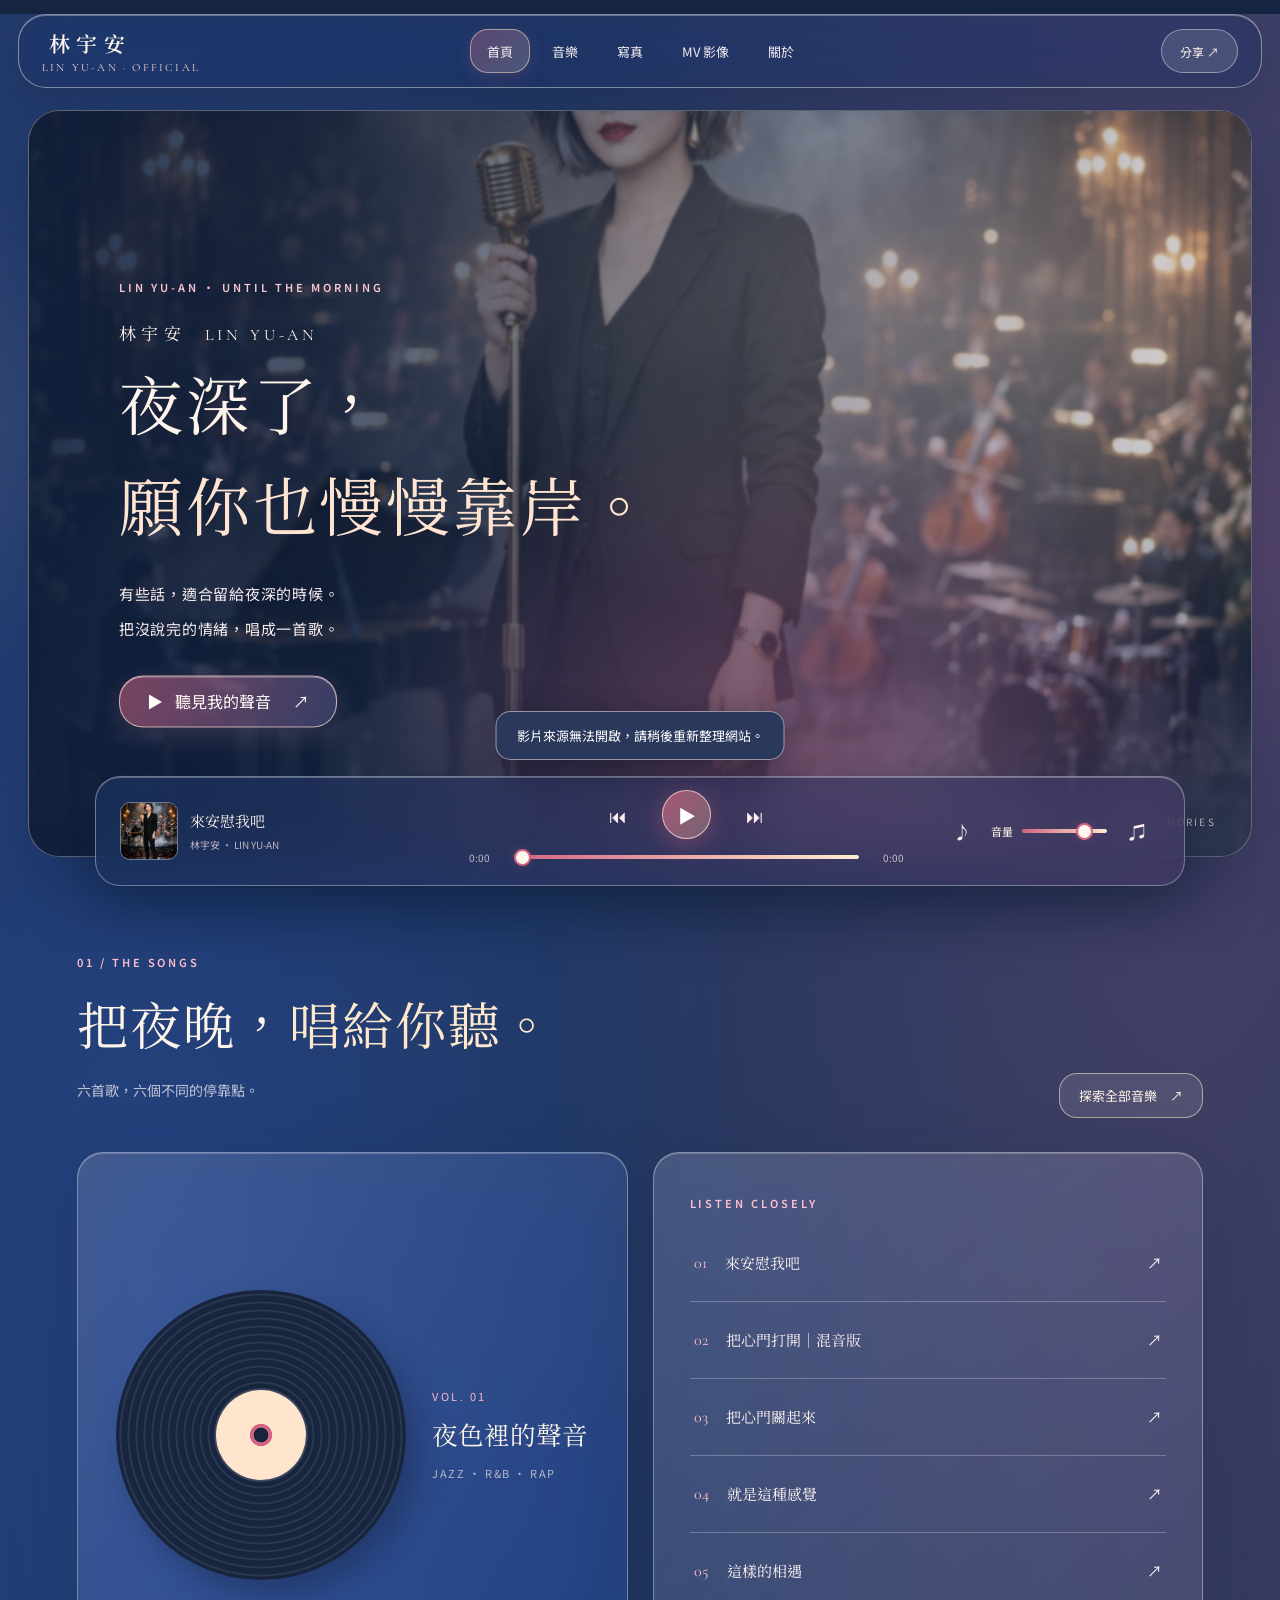
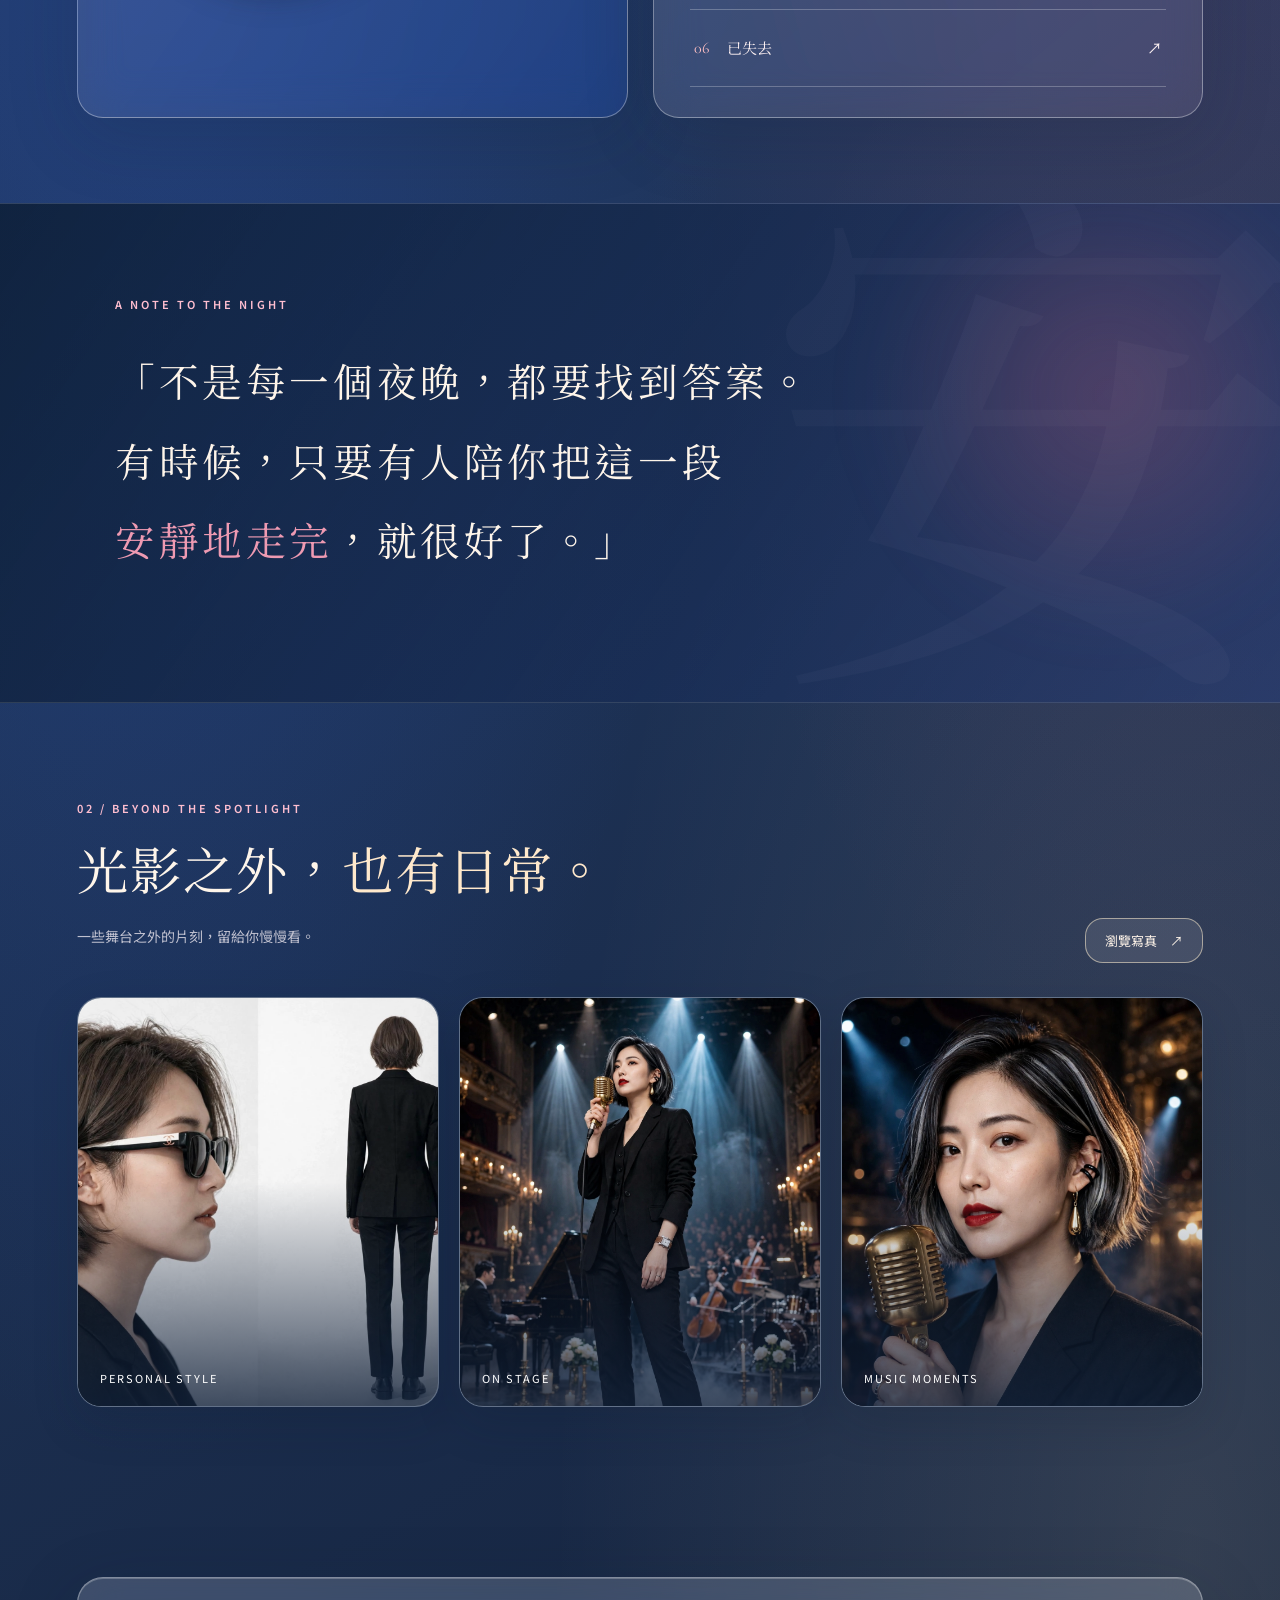
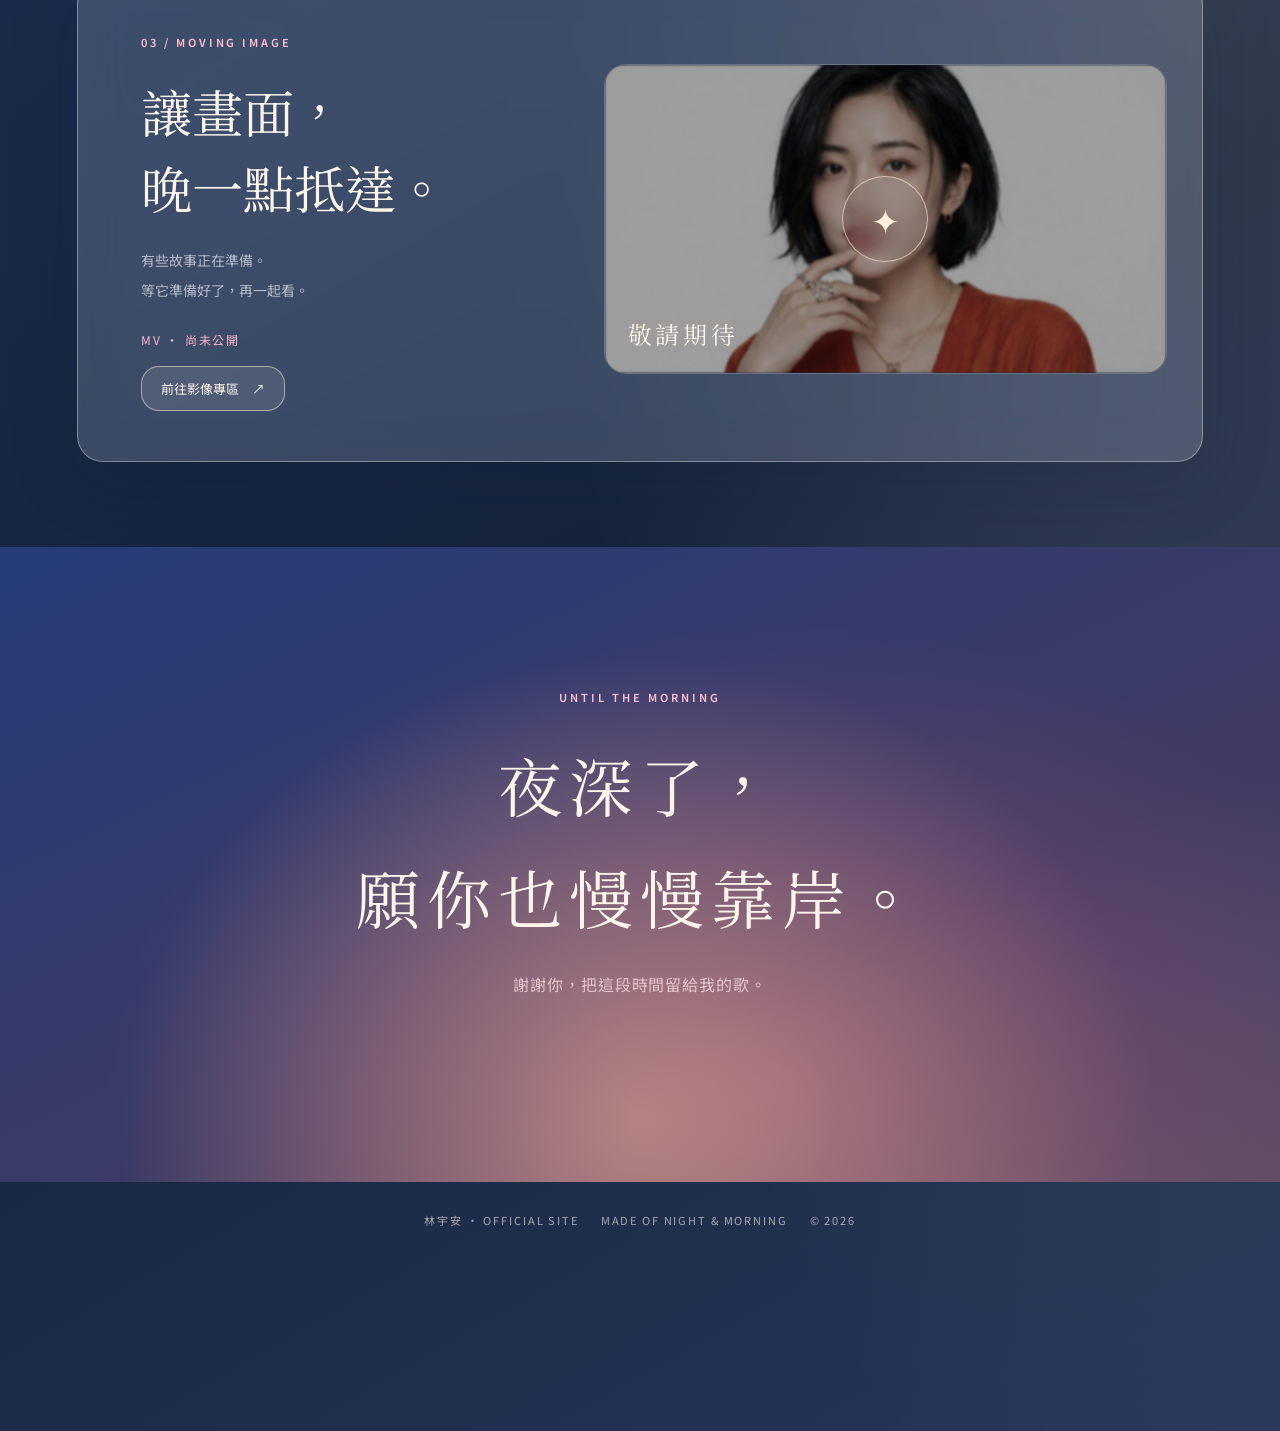
==== commit f2e6c4ff: "林宇安 V2.3.1 修正新歌封面路徑並更新 PWA 資源快取" ====
--- a/林宇安網站/index.html
+++ b/林宇安網站/index.html
@@ -18,8 +18,8 @@
 <link rel="preconnect" href="https://fonts.gstatic.com" crossorigin>
 <link href="https://fonts.googleapis.com/css2?family=Cormorant+Garamond:wght@400;500;600&family=Noto+Sans+TC:wght@300;400;500;600;700&family=Noto+Serif+TC:wght@300;400;500;600;700&display=swap" rel="stylesheet">
 <link rel="preload" href="./影像/封面舞台.webp" as="image">
-<link rel="stylesheet" href="./樣式.css?v=2.3.0">
-<script defer src="./功能.js?v=2.3.0"></script>
+<link rel="stylesheet" href="./樣式.css?v=2.3.1">
+<script defer src="./功能.js?v=2.3.1"></script>
 <title>林宇安｜晨霧微光・官方音樂網站</title>
 <script type="importmap">{"imports":{"three":"https://cdn.jsdelivr.net/npm/three@0.160.0/build/three.module.js","three/addons/":"https://cdn.jsdelivr.net/npm/three@0.160.0/examples/jsm/"}}</script>
 </head>
